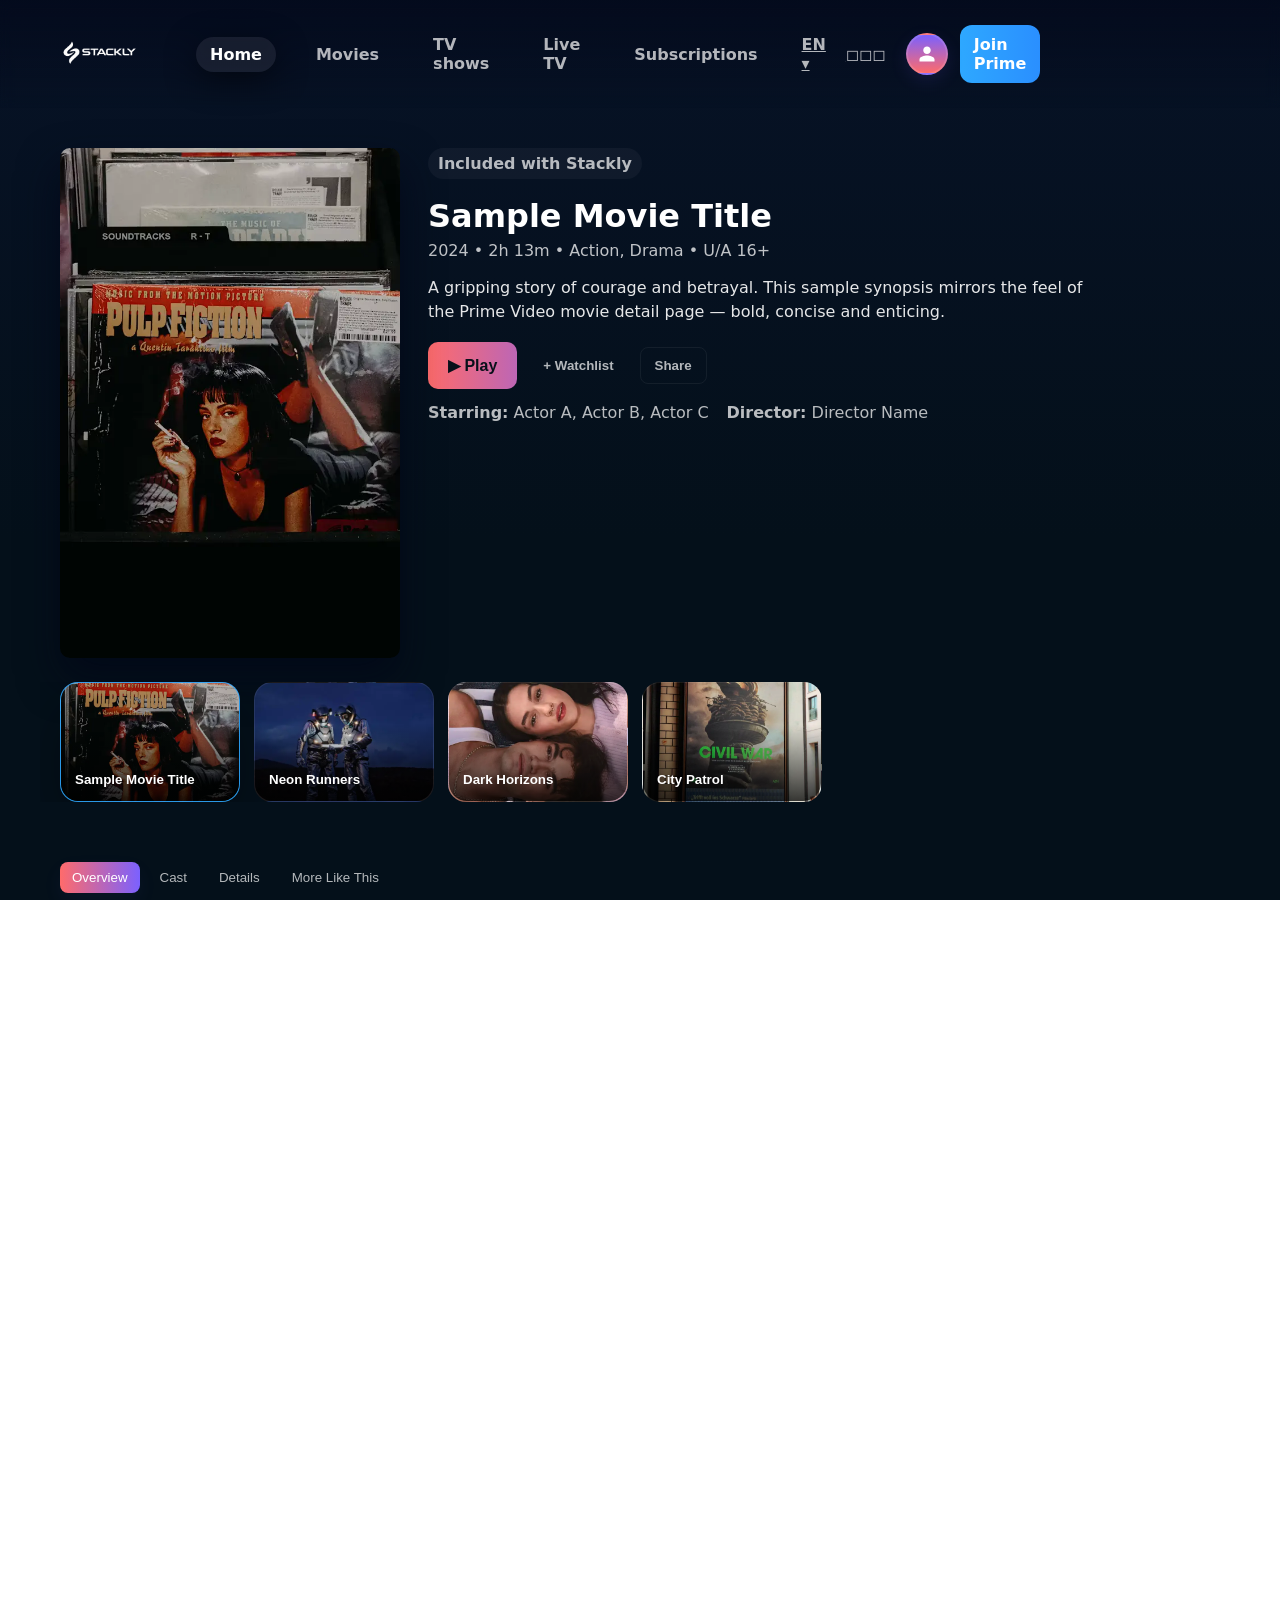
==== index.html @ 1c3f3a5e "added new ott plotform" ====
<!DOCTYPE html>
<html lang="en">
	<head>
		<meta charset="UTF-8" />
		<meta http-equiv="X-UA-Compatible" content="IE=edge" />
		<meta name="viewport" content="width=device-width, initial-scale=1.0" />
		<title>Stackly — Home</title>
		<link rel="stylesheet" href="style.css" />
	</head>
	<body>
		<header class="site-header">
			<div class="nav-inner container">
				<div class="nav-left">
					<a class="prime-logo" href="#featured">
						<img src="logo (1).webp" alt="Stackly logo" />
					</a>
					<nav class="main-nav">
						<a href="#featured" class="active">Home</a>
						<a href="#collections" data-mega="movies" class="movies-link">Movies</a>
						<a href="#genres">TV shows</a>
						<a href="404.html">Live TV</a>
						<a href="404.html">Subscriptions</a>
						<!-- Mega menu for Movies (appears on hover) -->
						<div class="mega-menu" id="mega-movies" aria-hidden="true">
							<div class="mega-inner">
								<div class="mega-col">
									<h4>GENRES</h4>
									<ul>
										<li><a href="404.html">Action and adventure</a></li>
										<li><a href="404.html">Mystery and thrillers</a></li>
										<li><a href="404.html">Romance</a></li>
										<li><a href="404.html">Science fiction</a></li>
										<li><a href="404.html">Documentary</a></li>
										<li><a href="404.html">Fantasy</a></li>
										<li><a href="404.html">Horror</a></li>
										<li><a href="404.html">Kids</a></li>
									</ul>
								</div>
								<div class="mega-col mega-right">
									<h4>FEATURED COLLECTIONS</h4>
									<ul>
										<li><a href="404.html">Home Premiere</a></li>
										<li><a href="404.html">New Releases</a></li>
										<li><a href="404.html">MX Player</a></li>
										<li><a href="404.html">Critically acclaimed</a></li>
										<li><a href="404.html">Kids</a></li>
									</ul>
								</div>
							</div>
						</div>
					</nav>
				</div>
				<div class="nav-right">
					<a class="lang" href="404.html">EN ▾</a>
					<a class="icon-btn" href="404.html" aria-label="Apps">◻◻◻</a>
					<div class="profile-menu">
						<button class="avatar" aria-label="Account" aria-haspopup="true" aria-expanded="false"></button>
						<div class="profile-dropdown" aria-hidden="true">
							<div class="profile-head">YOUR ACCOUNT</div>
							<a href="signin.html">Sign In</a>
							<a href="404.html">Help</a>
							<a href="404.html">Watch Anywhere</a>
						</div>
					</div>
					<a class="join-btn" href="404.html">Join Prime</a>
					<button class="hamburger" id="mobileMenuBtn" aria-expanded="false" aria-label="Open menu">☰</button>
				</div>
				<div class="mobile-menu-panel" id="mobileMenuPanel" aria-hidden="true">
					<div class="mobile-menu-group">
						<a href="#featured">Home</a>
						<a href="#collections">Movies</a>
						<a href="#genres">TV shows</a>
						<a href="404.html">Live TV</a>
						<a href="404.html">Subscriptions</a>
					</div>
					<div class="mobile-menu-group">
						<a href="404.html">EN ▾</a>
						<a href="404.html">Apps</a>
					</div>
					<div class="mobile-menu-group">
						<a href="signin.html">Sign In</a>
						<a href="404.html">Help</a>
						<a href="404.html">Watch Anywhere</a>
					</div>
					<a class="join-btn mobile-join" href="404.html">Join Prime</a>
				</div>
			</div>
		</header>

		<main>
			<section id="featured" class="movie-hero">
				<div class="movie-hero-inner container">
					<div class="poster" aria-hidden="true">
						<div class="poster-layer poster-current" style="background-image:url('ott1.webp')"></div>
						<div class="poster-layer poster-next"></div>
					</div>
					<div class="meta">
						<div class="badge">Included with Stackly</div>
						<h1 class="movie-title">Sample Movie Title</h1>
						<div class="submeta">2024 • 2h 13m • Action, Drama • U/A 16+</div>
						<p class="movie-desc">A gripping story of courage and betrayal. This sample synopsis mirrors the feel of the Prime Video movie detail page — bold, concise and enticing.</p>
						<div class="actions-row">
							<button class="btn primary play">▶ Play</button>
							<button class="btn">+ Watchlist</button>
							<button class="btn ghost">Share</button>
						</div>
						<div class="info-row">
							<div><strong>Starring:</strong> Actor A, Actor B, Actor C</div>
							<div><strong>Director:</strong> Director Name</div>
						</div>
					</div>
				</div>
				<div class="hero-card-row" id="heroCardRow">
					<button class="hero-card active" data-movie="0" style="background-image:url('ott1.webp')" aria-label="Sample Movie Title"><span>Sample Movie Title</span></button>
					<button class="hero-card" data-movie="1" style="background-image:url('ott3.webp')" aria-label="Neon Runners"><span>Neon Runners</span></button>
					<button class="hero-card" data-movie="2" style="background-image:url('ott7.webp')" aria-label="Dark Horizons"><span>Dark Horizons</span></button>
					<button class="hero-card" data-movie="3" style="background-image:url('ott9.webp')" aria-label="City Patrol"><span>City Patrol</span></button>
				</div>
			</section>

			<!-- movie detail tabs -->
			<section class="movie-tabs container">
				<nav class="tabs">
					<button class="tab active" data-tab="overview">Overview</button>
					<button class="tab" data-tab="cast">Cast</button>
					<button class="tab" data-tab="details">Details</button>
					<button class="tab" data-tab="more">More Like This</button>
				</nav>
				<div class="tab-panels">
					<div class="panel" id="overview">
						<p class="fade-in">An extended synopsis and highlights. This overview gives users a quick sense of tone, plot, and why they should watch.</p>
					</div>
					<div class="panel" id="cast" hidden>
						<div class="cast-list">
						<div class="cast-thumb"><img src="ott2.webp" alt="Actor"><span>Actor A</span></div>
						<div class="cast-thumb"><img src="ott3.webp" alt="Actor"><span>Actor B</span></div>
						<div class="cast-thumb"><img src="ott4.webp" alt="Actor"><span>Actor C</span></div>
						<div class="cast-thumb"><img src="ott5.webp" alt="Actor"><span>Actor D</span></div>
						</div>
					</div>
					<div class="panel" id="details" hidden>
						<ul>
							<li><strong>Language:</strong> English</li>
							<li><strong>Subtitles:</strong> English, Spanish, French</li>
							<li><strong>Genres:</strong> Action, Drama</li>
						</ul>
					</div>
					<div class="panel" id="more" hidden>
						<div class="more-grid">
						<article class="more-item" style="background-image:url('card1.webp')">
							<div class="item-overlay">
								<span class="item-label">Recommended</span>
							<h4>Dark Horizons</h4>
							<button class="item-action">▶ Play</button>
						</div>
						</article>
						<article class="more-item" style="background-image:url('card2.webp')">
							<div class="item-overlay">
								<span class="item-label">Trending</span>
							<h4>City Patrol</h4>
							<button class="item-action">▶ Play</button>
						</div>
						</article>
						<article class="more-item" style="background-image:url('card3.webp')">
							<div class="item-overlay">
								<span class="item-label">New</span>
							<h4>Solar Drift</h4>
							<button class="item-action">▶ Play</button>
						</div>
						</article>
						<article class="more-item" style="background-image:url('card4.webp')">
							<div class="item-overlay">
								<span class="item-label">Must Watch</span>
							<h4>Shadow Market</h4>
							<button class="item-action">▶ Play</button>
						</div>
						</article>
						<article class="more-item" style="background-image:url('card5.webp')">
							<div class="item-overlay">
								<span class="item-label">Exclusive</span>
							<h4>Neon Runners</h4>
							<button class="item-action">▶ Play</button>
						</div>
						</article>
						<article class="more-item" style="background-image:url('card6.webp')">
							<div class="item-overlay">
								<span class="item-label">Popular</span>
							<h4>Midnight Call</h4>
							<button class="item-action">▶ Play</button>
						</div>
						</article>
						</div>
					</div>
				</div>
			</section>

			<section id="featured" class="section featured container">
				<h2 class="section-title">Featured Collections</h2>
				<div class="carousel" data-carousel>
					<div class="carousel-track">
						<article class="card large">
							<img src="ott7.webp" alt="Epic drama" />
							<div class="card-info">
								<h3>Epic Drama</h3>
								<p class="card-meta">Adventure · award-winning · cinematic</p>
								<p>Intense stories and unforgettable emotions delivered by a star-studded cast.</p>
								<div class="card-cta"><button class="btn primary play">▶ Play</button></div>
							</div>
						</article>

						<article class="card large">
							<img src="ott9.webp" alt="Comedy picks" />
							<div class="card-info">
								<h3>Laugh Out Loud</h3>
								<p class="card-meta">Comedy · feel-good · popular</p>
								<p>Fresh stand-up specials, hilarious series, and uplifting family-friendly originals.</p>
								<div class="card-cta"><button class="btn primary play">▶ Play</button></div>
							</div>
						</article>

						<article class="card large">
							<img src="section6.webp" alt="Documentaries" />
							<div class="card-info">
								<h3>Documentaries</h3>
								<p class="card-meta">True stories · cultural · inspiring</p>
								<p>Discover unforgettable real-life journeys, science breakthroughs, and cultural epics.</p>
								<div class="card-cta"><button class="btn primary play">▶ Play</button></div>
							</div>
						</article>

						<article class="card large">
							<img src="section7.webp" alt="Thriller" />
							<div class="card-info">
								<h3>Edge of Night</h3>
								<p class="card-meta">Thriller · suspense · binge-worthy</p>
								<p>A tense, edge-of-your-seat collection of crime dramas and psychological thrillers.</p>
								<div class="card-cta"><button class="btn primary play">▶ Play</button></div>
							</div>
						</article>

						<article class="card large">
							<img src="section8.webp" alt="Comedy" />
							<div class="card-info">
								<h3>City Laughs</h3>
								<p class="card-meta">Comedy · satire · crowd-pleaser</p>
								<p>Bright, funny series and sketch shows for a perfect weekend watch.</p>
								<div class="card-cta"><button class="btn primary play">▶ Play</button></div>
							</div>
						</article>

						<article class="card large">
							<img src="section9.webp" alt="Sci-fi" />
							<div class="card-info">
								<h3>Tomorrow's World</h3>
								<p class="card-meta">Sci-fi · visionary · immersive</p>
								<p>Explore futuristic worlds, high-concept thrillers, and bold science fiction adventures.</p>
								<div class="card-cta"><button class="btn primary play">▶ Play</button></div>
							</div>
						</article>
					</div>

					<div class="carousel-nav">
						<button class="nav-prev" aria-label="Previous">‹</button>
						<button class="nav-next" aria-label="Next">›</button>
					</div>
				</div>
			</section>

			<!-- Top 10 TV shows in India -->
			<section class="section row-section container">
				<div class="row-head">
					<h3>Top 10 TV shows in India</h3>
				</div>
				<div class="row-scroller top10" data-scroller>
					<div class="tv-card" style="background-image:url('section1.webp')">
						<span class="card-number">1</span>
						<span class="card-badge">NEW SERIES</span>
						<span class="card-logo">prime</span>
						<div class="card-details">
							<h4 class="card-title">Off Campus</h4>
							<div class="card-meta">U/A 16+ · 2024 · 1 season</div>
							<p class="card-desc">Hannah tutors hockey captain Garrett to win her crush. Their fake deal becomes real as they confront pasts and rivals.</p>
							<div class="card-cta"><button class="btn primary play">▶ Play</button><button class="btn">+ Watchlist</button></div>
						</div>
					</div>
						<div class="tv-card" style="background-image:url('section2.webp')">
						<span class="card-number">2</span>
						<span class="card-badge">NEW SEASON</span>
						<span class="card-logo">prime</span>
						<div class="card-details">
							<h4 class="card-title">Spider-Noir</h4>
							<div class="card-meta">TV-MA · 2023 · 2 seasons</div>
							<p class="card-desc">A darker, grittier take on the web-slinger — crime, conscience, and city shadows collide in high-octane drama.</p>
							<div class="card-cta"><button class="btn primary play">▶ Play</button><button class="btn">+ Watchlist</button></div>
						</div>
					</div>
						<div class="tv-card" style="background-image:url('section3.webp')">
						<span class="card-number">3</span>
						<span class="card-badge">NEW EPISODE</span>
						<span class="card-logo">prime</span>
						<div class="card-details">
							<h4 class="card-title">From</h4>
							<div class="card-meta">TV-14 · 2022 · 1 season</div>
							<p class="card-desc">Mysterious arrivals transform a sleepy town — chilling tension, eerie relationships, and survival stakes.</p>
							<div class="card-cta"><button class="btn primary play">▶ Play</button><button class="btn">+ Watchlist</button></div>
						</div>
					</div>
						<div class="tv-card" style="background-image:url('section4.webp')">
						<span class="card-number">4</span>
						<span class="card-badge">TOP 10</span>
						<span class="card-logo">prime</span>
						<div class="card-details">
							<h4 class="card-title">Matka King</h4>
							<div class="card-meta">TV-MA · 2025 · 1 season</div>
							<p class="card-desc">A gritty crime saga exploring the rise and fall of a gambling kingpin and the families he entangles.</p>
							<div class="card-cta"><button class="btn primary play">▶ Play</button><button class="btn">+ Watchlist</button></div>
						</div>
					</div>
						<div class="tv-card" style="background-image:url('section5.webp')">
						<span class="card-number">5</span>
						<span class="card-badge">TRENDING</span>
						<span class="card-logo">prime</span>
						<div class="card-details">
							<h4 class="card-title">Panchayat</h4>
							<div class="card-meta">PG · 2021 · 3 seasons</div>
							<p class="card-desc">A small-town comedy-drama about an engineering graduate who becomes a panchayat secretary by chance.</p>
							<div class="card-cta"><button class="btn primary play">▶ Play</button><button class="btn">+ Watchlist</button></div>
						</div>
					</div>
				</div>
			</section>

			<!-- Recently added TV -->
			<section class="section row-section container">
				<div class="row-head">
					<h3>Recently added TV</h3>
					<button class="btn ghost small">See more</button>
				</div>
				<div class="row-scroller" data-scroller>
					<div class="tv-card" style="background-image:url('section6.webp')">
						<span class="card-badge">TOP 10</span>
						<span class="card-logo">prime</span>
						<div class="card-details">
							<h4 class="card-title">The Boys</h4>
							<div class="card-meta">TV-MA · 2019 · 4 seasons</div>
							<p class="card-desc">A cops-and-vigilantes story where superheroes abuse power and a group of vigilantes fight back.</p>
							<div class="card-cta"><button class="btn primary play">▶ Play</button><button class="btn">+ Watchlist</button></div>
						</div>
					</div>
						<div class="tv-card" style="background-image:url('section7.webp')">
						<span class="card-badge">TRENDING</span>
						<span class="card-logo">prime</span>
						<div class="card-details">
							<h4 class="card-title">Spider-Noir</h4>
							<div class="card-meta">TV-MA · 2023 · 2 seasons</div>
							<p class="card-desc">A darker, grittier take on the web-slinger — crime, conscience, and city shadows collide in high-octane drama.</p>
							<div class="card-cta"><button class="btn primary play">▶ Play</button><button class="btn">+ Watchlist</button></div>
						</div>
					</div>
						<div class="tv-card" style="background-image:url('section8.webp')">
						<span class="card-badge">NEW SERIES</span>
						<span class="card-logo">prime</span>
						<div class="card-details">
							<h4 class="card-title">Exam</h4>
							<div class="card-meta">TV-14 · 2026 · 1 season</div>
							<p class="card-desc">Campus thriller following brilliant students forced into a high-stakes game of secrets and survival.</p>
							<div class="card-cta"><button class="btn primary play">▶ Play</button><button class="btn">+ Watchlist</button></div>
						</div>
					</div>
						<div class="tv-card" style="background-image:url('section9.webp')">
						<span class="card-badge">NEW SEASON</span>
						<span class="card-logo">prime</span>
						<div class="card-details">
							<h4 class="card-title">Citadel</h4>
							<div class="card-meta">TV-14 · 2023 · 2 seasons</div>
							<p class="card-desc">A globe-trotting spy thriller with high-stakes action and a conspiracy that spans nations.</p>
							<div class="card-cta"><button class="btn primary play">▶ Play</button><button class="btn">+ Watchlist</button></div>
						</div>
					</div>
					<div class="tv-card" style="background-image:url('card7.webp')">
						<span class="card-badge">TRENDING</span>
						<span class="card-logo">prime</span>
						<div class="card-details">
							<h4 class="card-title">Lukkhe</h4>
							<div class="card-meta">TV-MA · 2026 · 1 season</div>
							<p class="card-desc">A raw story of drugs, gang wars and family loyalty — power struggles threaten everything.</p>
							<div class="card-cta"><button class="btn primary play">▶ Play</button><button class="btn">+ Watchlist</button></div>
						</div>
					</div>
				</div>
			</section>

			<!-- Drama TV -->
			<section class="section row-section container">
				<div class="row-head">
					<h3>Drama TV</h3>
					<button class="btn ghost small">See more</button>
				</div>
				<div class="row-scroller" data-scroller>
						<div class="tv-card" style="background-image:url('section10.webp')">
						<span class="card-badge">NEW EPISODE</span>
						<span class="card-logo">prime</span>
						<div class="card-details">
							<h4 class="card-title">The Last Stand</h4>
							<div class="card-meta">TV-14 · 2024 · 2 seasons</div>
							<p class="card-desc">A retired detective is pulled back into the fray when a cold case resurfaces.</p>
							<div class="card-cta"><button class="btn primary play">▶ Play</button><button class="btn">+ Watchlist</button></div>
						</div>
					</div>
					<div class="tv-card" style="background-image:url('section9.webp')">
						<span class="card-badge">TOP 10</span>
						<span class="card-logo">prime</span>
						<div class="card-details">
							<h4 class="card-title">Broken City</h4>
							<div class="card-meta">TV-MA · 2022 · 3 seasons</div>
							<p class="card-desc">Corruption and redemption collide in a city where everyone has something to hide.</p>
							<div class="card-cta"><button class="btn primary play">▶ Play</button><button class="btn">+ Watchlist</button></div>
						</div>
					</div>
					<div class="tv-card" style="background-image:url('section8.webp')">
						<span class="card-badge">NEW SEASON</span>
						<span class="card-logo">prime</span>
						<div class="card-details">
							<h4 class="card-title">Family Ties</h4>
							<div class="card-meta">PG · 2023 · 4 seasons</div>
							<p class="card-desc">A multigenerational family navigates love, loss and loyalty in changing times.</p>
							<div class="card-cta"><button class="btn primary play">▶ Play</button><button class="btn">+ Watchlist</button></div>
						</div>
					</div>
					<div class="tv-card" style="background-image:url('section7.webp')">
						<span class="card-badge">TRENDING</span>
						<span class="card-logo">prime</span>
						<div class="card-details">
							<h4 class="card-title">City of Ash</h4>
							<div class="card-meta">TV-14 · 2025 · 1 season</div>
							<p class="card-desc">A gripping crime saga that follows a city's descent into chaos and the people who survive it.</p>
							<div class="card-cta"><button class="btn primary play">▶ Play</button><button class="btn">+ Watchlist</button></div>
						</div>
					</div>
					<div class="tv-card" style="background-image:url('section6.webp')">
						<span class="card-badge">NEW SERIES</span>
						<span class="card-logo">prime</span>
						<div class="card-details">
							<h4 class="card-title">Hidden Paths</h4>
							<div class="card-meta">TV-MA · 2026 · 1 season</div>
							<p class="card-desc">Strangers' lives intersect in unexpected ways in this character-driven drama.</p>
							<div class="card-cta"><button class="btn primary play">▶ Play</button><button class="btn">+ Watchlist</button></div>
						</div>
					</div>
				</div>
			</section>
			<section id="collections" class="section collections">
				<h2 class="section-title container">Collections You’ll Love</h2>
				<div class="rows container">
					<div class="row" data-row>
						<h3 class="row-title">Top picks for you</h3>
						<div class="thumbnails">
							<div class="thumb" style="background-image:url('section8.webp')">
								<div class="thumb-overlay">
									<div>
										<h4 class="thumb-title">Neon Nights</h4>
									</div>
									<button class="thumb-action">▶ Play</button>
								</div>
							</div>
							<div class="thumb" style="background-image:url('section6.webp')">
								<div class="thumb-overlay">
									<div>
										<h4 class="thumb-title">Skyline Run</h4>
									</div>
									<button class="thumb-action">▶ Play</button>
								</div>
							</div>
							<div class="thumb" style="background-image:url('section7.webp')">
								<div class="thumb-overlay">
									<div>
										<h4 class="thumb-title">Hidden Truths</h4>
									</div>
									<button class="thumb-action">▶ Play</button>
								</div>
							</div>
						<div class="thumb" style="background-image:url('section5.webp')">
								<div class="thumb-overlay">
									<div>
										<h4 class="thumb-title">Pulse</h4>
									</div>
									<button class="thumb-action">▶ Play</button>
								</div>
							</div>
							<div class="thumb" style="background-image:url('section9.webp')">
								<div class="thumb-overlay">
									<div>
										<h4 class="thumb-title">Wild Heart</h4>
									</div>
									<button class="thumb-action">▶ Play</button>
								</div>
							</div>
							<div class="thumb" style="background-image:url('section10.webp')">
								<div class="thumb-overlay">
									<div>
										<h4 class="thumb-title">Rise Up</h4>
									</div>
									<button class="thumb-action">▶ Play</button>
								</div>
							</div>
						</div>
					</div>

					<div class="row" data-row>
						<h3 class="row-title">New and Noteworthy</h3>
						<div class="thumbnails">
							<div class="thumb" style="background-image:url('section4.webp')">
								<div class="thumb-overlay">
									<div>
										<h4 class="thumb-title">Electric Age</h4>
									</div>
									<button class="thumb-action">▶ Play</button>
								</div>
							</div>
							<div class="thumb" style="background-image:url('section5.webp')">
								<div class="thumb-overlay">
									<div>
										<h4 class="thumb-title">Night Watch</h4>
									</div>
									<button class="thumb-action">▶ Play</button>
								</div>
							</div>
						<div class="thumb" style="background-image:url('section1.webp')">
								<div class="thumb-overlay">
									<div>
										<h4 class="thumb-title">Breaking Point</h4>
									</div>
									<button class="thumb-action">▶ Play</button>
								</div>
							</div>
						<div class="thumb" style="background-image:url('section2.webp')">
								<div class="thumb-overlay">
									<div>
										<h4 class="thumb-title">Afterglow</h4>
									</div>
									<button class="thumb-action">▶ Play</button>
								</div>
							</div>
						<div class="thumb" style="background-image:url('section3.webp')">
								<div class="thumb-overlay">
									<div>
										<h4 class="thumb-title">Broken Hour</h4>
									</div>
									<button class="thumb-action">▶ Play</button>
								</div>
							</div>
						</div>
					</div>
				</div>
			</section>

			<section id="genres" class="section genres container">
				<h2 class="section-title">Explore by Genre</h2>
				<div class="genre-grid">
					<a class="genre" href="#">Action</a>
					<a class="genre" href="#">Romance</a>
					<a class="genre" href="#">Sci-fi</a>
					<a class="genre" href="#">Horror</a>
					<a class="genre" href="#">Family</a>
					<a class="genre" href="#">Kids</a>
				</div>
			</section>

			<section id="new" class="section spotlight">
				<div class="container spotlight-inner">
					<div class="spot-media"></div>
					<div class="spot-text">
                        <span class="spot-tag">Prime Originals</span>
						<h2>Originals to binge</h2>
						<p>Exclusive Originals with new seasons dropping every month. Stream in beautiful HDR with curated stories for every mood.</p>
                        <div class="spot-highlights">
                            <div>New episodes weekly</div>
                            <div>4K HDR streaming</div>
                            <div>Family-friendly picks</div>
                        </div>
						<div class="cta-row">
							<button class="btn primary play">▶ Play</button>
                            <button class="btn">+ Watchlist</button>
							<a class="muted" href="#">See full list</a>
						</div>
					</div>
				</div>
		</section>

		<section class="section container more-like">
			<h2 class="section-title">More Like This</h2>
			<div class="more-grid big-grid">
				<div class="more-item" style="background-image:url('section1.webp')">
					<div class="item-overlay">
						<div>
							<div class="item-label">Recommended</div>
							<h4 class="item-title">Shadow Run</h4>
						</div>
						<button class="item-action">▶ Play</button>
					</div>
				</div>
				<div class="more-item" style="background-image:url('section2.webp')">
					<div class="item-overlay">
						<div>
							<div class="item-label">Trending</div>
							<h4 class="item-title">Midnight Chase</h4>
						</div>
						<button class="item-action">▶ Play</button>
					</div>
				</div>
				<div class="more-item" style="background-image:url('section3.webp')">
					<div class="item-overlay">
						<div>
							<div class="item-label">New Release</div>
							<h4 class="item-title">City of Lies</h4>
						</div>
						<button class="item-action">▶ Play</button>
					</div>
				</div>
				<div class="more-item" style="background-image:url('section4.webp')">
					<div class="item-overlay">
						<div>
							<div class="item-label">Just Added</div>
							<h4 class="item-title">The Final Act</h4>
						</div>
						<button class="item-action">▶ Play</button>
					</div>
				</div>
			</div>
		</section>

	</main>

	<footer class="site-footer">
		<div class="container footer-grid">
			<div class="footer-col about">
				<div class="footer-logo">
						<span class="footer-logo-text">Stackly <strong>Movie</strong></span>
					</div>
					<h4>About Stackly</h4>
					<p>Stackly is your home for movies and series — curated picks, Originals and recommendations for every mood.</p>
				</div>
				<div class="footer-col explore">
					<h4>Explore</h4>
					<ul>
						<li><a href="#">Home</a></li>
						<li><a href="#">Movies</a></li>
						<li><a href="#">Series</a></li>
						<li><a href="#">Kids</a></li>
					</ul>
				</div>
				<div class="footer-col support">
					<h4>Support</h4>
					<ul>
						<li><a href="404.html">Help Center</a></li>
						<li><a href="404.html">Contact Us</a></li>
						<li><a href="404.html">Accessibility</a></li>
					</ul>
				</div>
				<div class="footer-col legal">
					<h4>Legal</h4>
					<ul>
						<li><a href="404.html">Terms of Use</a></li>
						<li><a href="404.html">Privacy</a></li>
						<li><a href="404.html">Cookies</a></li>
					</ul>
				</div>
				<div class="footer-col newsletter">
					<h4>Stay in the loop</h4>
					<form id="newsletter-form">
						<input id="newsletter-email" type="email" placeholder="Your email address" required />
						<button class="btn primary" type="submit">Subscribe</button>
					</form>
					<div class="socials">
						<a href="404.html" class="social" aria-label="Twitter">Twitter</a>
						<a href="404.html" class="social" aria-label="Instagram">Instagram</a>
						<a href="404.html" class="social" aria-label="Facebook">Facebook</a>
					</div>
				</div>
			</div>
			<div class="container footer-bottom">
				<div>© 2026 Stackly — All rights reserved</div>
				<nav class="footer-nav">
					<a href="404.html">Privacy</a>
					<a href="404.html">Terms</a>
					<a href="404.html">Site map</a>
				</nav>
			</div>
			<button id="back-to-top" aria-label="Back to top">↑</button>
		</footer>

		<div class="auth-modal" id="auth-modal" aria-hidden="true">
			<video class="auth-video-bg" autoplay muted loop playsinline>
				<source src="https://interactive-examples.mdn.mozilla.net/media/cc0-videos/flower.mp4" type="video/mp4" />
			</video>
			<div class="auth-overlay"></div>
			<div class="auth-panel">
				<button class="close" aria-label="Close sign in">✕</button>
				<div class="auth-brand">
					<span class="auth-logo">Stackly</span>
					<p>Sign in to continue watching your favorite titles.</p>
				</div>
				<form id="auth-form">
					<label for="auth-email">Email address</label>
					<input id="auth-email" type="email" placeholder="you@example.com" required />
					<label for="auth-pass">Password</label>
					<input id="auth-pass" type="password" placeholder="Enter password" required />
					<div class="auth-actions">
						<button class="btn primary" type="submit">Sign In</button>
						<button class="btn ghost" type="button" id="auth-cancel">Cancel</button>
					</div>
					<div class="auth-meta">
						<p>Secure login with stacked encrypted access.</p>
						<a href="#">Need help?</a>
					</div>
					<div class="auth-socials">
						<button class="btn ghost">Continue with Google</button>
						<button class="btn ghost">Continue with Apple</button>
					</div>
				</form>
			</div>
		</div>

		<script src="script.js"></script>
	</body>
</html>
---- style.css ----
:root{
	--bg:#071226;
	--card:#0f2740;
	--accent:#ff6b6b;
	--accent-2:#7b61ff;
	--muted:rgba(255,255,255,0.7);
	--glass:rgba(255,255,255,0.04);
	--container:1200px;
	--radius:12px;
}
*{box-sizing:border-box}
html,body{height:100%;overflow-x:hidden;scroll-behavior:smooth}
body{
	margin:0;
	font-family:Inter, ui-sans-serif, system-ui, -apple-system, 'Segoe UI', Roboto, 'Helvetica Neue', Arial;
	background:linear-gradient(180deg,var(--bg),#04101a 60%);
	color:#fff;
	-webkit-font-smoothing:antialiased;
}
.container{max-width:var(--container);margin:0 auto;padding:0 20px}
.site-header{backdrop-filter:blur(6px);position:sticky;top:0;z-index:40;background:linear-gradient(180deg,rgba(2,6,23,0.6),transparent)}
.nav-inner{display:flex;align-items:center;gap:20px;justify-content:space-between;padding:14px 0}
.brand{font-weight:700;color:var(--accent-2);font-size:20px;text-decoration:none;transition:transform .22s cubic-bezier(.2,.9,.2,1),text-shadow .22s ease}
.brand:hover{transform:translateY(-3px) scale(1.03);text-shadow:0 10px 30px rgba(123,97,255,0.14)}
.main-nav a{color:var(--muted);text-decoration:none;margin:0 10px;font-weight:600;position:relative;padding:6px 4px;transition:color .18s ease,transform .18s ease}
.main-nav a::after{content:'';position:absolute;left:8px;right:8px;bottom:-6px;height:3px;background:linear-gradient(90deg,var(--accent),var(--accent-2));border-radius:6px;transform:scaleX(0);transform-origin:left center;transition:transform .22s cubic-bezier(.2,.9,.2,1),opacity .22s ease;opacity:0}
.main-nav a:hover{color:#fff;transform:translateY(-3px)}
.main-nav a:hover::after{transform:scaleX(1);opacity:1}
.search-wrap{flex:1;max-width:520px;margin:0 16px}
.search{width:100%;padding:10px 12px;border-radius:10px;border:1px solid rgba(255,255,255,0.06);background:rgba(255,255,255,0.02);color:#fff;transition:box-shadow .18s ease,transform .18s ease}
.search:focus{outline:none;box-shadow:0 8px 30px rgba(123,97,255,0.12);transform:translateY(-2px)}
.profile-menu{position:relative}
.avatar{width:42px;height:42px;display:flex;align-items:center;justify-content:center;border-radius:50%;background:linear-gradient(180deg,var(--accent-2),var(--accent));box-shadow:0 6px 18px rgba(123,97,255,0.12);transition:transform .22s ease,box-shadow .22s ease,border .22s ease;border:2px solid rgba(255,255,255,0.12);cursor:pointer}
.avatar::before{content:'';width:18px;height:18px;background:url("data:image/svg+xml,%3Csvg xmlns='http://www.w3.org/2000/svg' viewBox='0 0 24 24'%3E%3Cpath fill='%23ffffff' d='M12 12c2.7 0 5-2.3 5-5s-2.3-5-5-5-5 2.3-5 5 2.3 5 5 5zm0 2c-3.3 0-10 1.7-10 5v3h20v-3c0-3.3-6.7-5-10-5z'/%3E%3C/svg%3E") center / contain no-repeat;display:block;}
.avatar:hover{transform:translateY(-4px) scale(1.06);box-shadow:0 18px 50px rgba(123,97,255,0.18);border-color:rgba(255,255,255,0.22)}
.profile-dropdown{position:absolute;right:0;top:calc(100% + 10px);min-width:220px;padding:10px 0;background:rgba(2,6,23,0.96);backdrop-filter:blur(18px);border:1px solid rgba(255,255,255,0.09);border-radius:18px;box-shadow:0 24px 60px rgba(0,0,0,0.35);opacity:0;visibility:hidden;transform:translateY(10px);transition:opacity .18s ease,transform .18s ease,visibility .18s ease}
.profile-menu:hover .profile-dropdown,
.profile-menu:focus-within .profile-dropdown{opacity:1;visibility:visible;transform:translateY(0)}
.profile-dropdown::before{content:'';position:absolute;top:-8px;right:18px;width:14px;height:14px;background:rgba(2,6,23,0.96);transform:rotate(45deg);border-left:1px solid rgba(255,255,255,0.06);border-top:1px solid rgba(255,255,255,0.06)}
.profile-head{font-size:11px;letter-spacing:.18em;text-transform:uppercase;color:rgba(255,255,255,0.65);padding:12px 16px 8px}
.profile-dropdown a{display:block;padding:12px 16px;color:#fff;text-decoration:none;font-size:14px;font-weight:700;transition:background .18s ease}
.profile-dropdown a:hover{background:rgba(255,255,255,0.08)}
.actions{display:flex;gap:10px}
.btn{border:0;padding:10px 14px;border-radius:8px;background:transparent;color:var(--muted);cursor:pointer;font-weight:700;transition:transform .18s cubic-bezier(.2,.9,.2,1),box-shadow .18s ease}
.btn:hover{transform:translateY(-4px);box-shadow:0 14px 40px rgba(2,6,23,0.45)}
.btn.primary{background:linear-gradient(90deg,var(--accent),var(--accent-2));color:#08101a}
.btn.ghost{border:1px solid rgba(255,255,255,0.06)}

.hero{position:relative;min-height:64vh;display:flex;align-items:center}
.hero-bg{position:absolute;inset:0;background-image:linear-gradient(120deg, rgba(123,97,255,0.18), rgba(255,107,107,0.12)),url('ott8.webp');background-size:cover;background-position:center;filter:blur(4px) saturate(90%);transform:scale(1.06);opacity:0.95;border-bottom-left-radius:60px}
.hero-content{position:relative;z-index:2;padding:80px 0;color:#fff}

/* movie detail hero */
.movie-hero{padding:40px 0}
.movie-hero-inner{display:flex;gap:28px;align-items:flex-start}
.hero-card-row{display:flex;gap:14px;margin:24px auto 0;max-width:1200px;overflow-x:auto;padding:0 20px;scrollbar-width:none;opacity:0;transform:translateY(18px);transition:opacity .6s cubic-bezier(.2,.9,.2,1),transform .6s cubic-bezier(.2,.9,.2,1)}
.hero-card-row::-webkit-scrollbar{display:none}
.hero-card{position:relative;min-width:180px;height:120px;border-radius:18px;background-size:cover;background-position:center;border:1px solid rgba(255,255,255,0.08);color:#fff;cursor:pointer;display:flex;align-items:flex-end;padding:14px;font-weight:800;transition:transform .22s ease,box-shadow .22s ease,border-color .18s ease,opacity .6s cubic-bezier(.2,.9,.2,1),transform .6s cubic-bezier(.2,.9,.2,1);opacity:0;transform:translateY(18px);overflow:hidden}
.hero-card::before{content:'';position:absolute;inset:0;background:linear-gradient(180deg,transparent 35%,rgba(0,0,0,0.75) 100%);border-radius:inherit}
.hero-card span{position:relative;z-index:1;}
.hero-card:hover{transform:translateY(-2px);border-color:rgba(255,255,255,0.22)}
.hero-card.active{box-shadow:0 24px 60px rgba(0,0,0,0.32);border-color:rgba(46,168,255,0.9)}
.poster{position:relative;width:340px;height:510px;border-radius:10px;flex:0 0 340px;box-shadow:0 20px 40px rgba(2,6,23,0.7);overflow:hidden}
.poster-layer{position:absolute;inset:0;background-size:cover;background-position:center;transition:opacity .45s ease,transform .45s ease;opacity:1}
.poster-layer.poster-next{opacity:0}
.poster-layer.fade-in{opacity:1}
.poster-layer.fade-out{opacity:0;transform:scale(0.98)}
.meta{flex:1;color:var(--muted);opacity:0;transform:translateY(18px);transition:opacity .45s ease,transform .45s ease}
.meta.fade-out{opacity:0;transform:translateY(18px)}
.badge{display:inline-block;padding:6px 10px;background:var(--glass);border-radius:999px;color:var(--muted);font-weight:700;margin-bottom:12px}
.movie-title{color:#fff;font-size:32px;margin:6px 0}
.submeta{color:rgba(255,255,255,0.75);margin-bottom:12px}
.movie-desc{max-width:680px;color:rgba(255,255,255,0.9);line-height:1.5}
.actions-row{margin-top:18px;display:flex;gap:12px;align-items:center}
.btn.play{padding:14px 20px;font-size:16px;border-radius:10px}
.info-row{margin-top:14px;color:rgba(255,255,255,0.72);display:flex;gap:18px;flex-wrap:wrap}

/* sticky header condensed state */
.site-header.condensed{background:linear-gradient(180deg,rgba(2,6,23,0.9),rgba(2,6,23,0.6));box-shadow:0 6px 18px rgba(0,0,0,0.5)}

@media (max-width:900px){
	.movie-hero-inner{flex-direction:column;align-items:flex-start}
	.poster{width:100%;height:420px}
	.meta{width:100%}
	.movie-hero{padding:20px 0 40px 0}
}

/* Prime-style navbar tweaks */
.nav-left{display:flex;align-items:center;gap:20px}
.prime-logo{display:inline-flex;align-items:center;text-decoration:none;padding-right:6px}
.prime-logo img{height:80px;max-width:220px;width:auto;display:block}
.main-nav{display:flex;align-items:center;gap:6px;position:relative;z-index:50}
.main-nav a{padding:8px 14px;border-radius:999px;background:transparent;color:var(--muted);font-weight:700;position:relative}
.main-nav a.active{background:rgba(255,255,255,0.08);color:#fff;box-shadow:0 8px 30px rgba(0,0,0,0.5);backdrop-filter:blur(6px)}
.nav-right{display:flex;align-items:center;gap:12px}
.footer-logo img{height:40px;width:auto;display:block;margin-bottom:14px}
.footer-logo-text{display:block;font-size:1.5rem;font-weight:900;line-height:1.1;margin-bottom:14px;background:linear-gradient(90deg,var(--accent),var(--accent-2));-webkit-background-clip:text;color:transparent;text-shadow:0 1px 2px rgba(0,0,0,0.25)}
.footer-logo-text strong{font-weight:900;color:#fff;-webkit-text-fill-color:#fff;text-shadow:none}
.icon-btn{background:transparent;border:0;color:var(--muted);font-size:16px;padding:8px;border-radius:8px;cursor:pointer}
.icon-btn:hover{background:rgba(255,255,255,0.03)}
.lang{color:var(--muted);font-weight:700}
.join-btn{background:linear-gradient(90deg,#2ea8ff,#2a8fff);color:#fff;padding:10px 14px;border-radius:12px;font-weight:800;text-decoration:none}
.join-btn:hover{filter:brightness(1.03);transform:translateY(-2px)}

.hamburger{display:none;background:rgba(255,255,255,0.06);border:0;color:#fff;font-size:28px;padding:10px 12px;border-radius:12px;cursor:pointer;align-items:center;justify-content:center;transition:background .18s ease,transform .18s ease}
.hamburger:hover{background:rgba(255,255,255,0.12)}
.mobile-menu-panel{display:flex;flex-direction:column;gap:14px;padding:18px 20px;background:rgba(3,12,28,0.98);border-top:1px solid rgba(255,255,255,0.08);box-shadow:0 18px 40px rgba(0,0,0,0.25);width:100%;max-height:0;overflow:hidden;visibility:hidden;opacity:0;transform:translateY(-14px);pointer-events:none;transition:opacity .28s ease,transform .28s ease,max-height .28s ease,visibility .28s ease;will-change:opacity,transform,max-height;}
.mobile-menu-panel.open{display:flex;visibility:visible;opacity:1;transform:translateY(0);pointer-events:auto;max-height:calc(100vh - 90px);overflow-y:auto;-webkit-overflow-scrolling:touch;}
.mobile-menu-group{display:flex;flex-direction:column;gap:10px}
.mobile-menu-group a{display:block;padding:12px 14px;border-radius:12px;color:#fff;text-decoration:none;font-weight:700;background:rgba(255,255,255,0.03);transition:background .18s ease}
.mobile-menu-group a:hover{background:rgba(255,255,255,0.08)}
.mobile-join{width:100%;text-align:center}

@media (max-width:900px){
	.nav-inner{gap:8px;align-items:flex-start;flex-wrap:wrap;justify-content:space-between}
	.nav-left{flex:0 1 auto;justify-content:flex-start;min-width:0}
	.main-nav{display:none}
	.nav-right{flex:0 0 auto;justify-content:flex-end;align-items:center;gap:8px;flex-wrap:nowrap;min-width:0}
	.nav-right > .lang,
	.nav-right > .icon-btn,
	.nav-right > .profile-menu,
	.nav-right > .join-btn {display:none}
	.hamburger{display:inline-flex !important}
	.mobile-menu-panel{order:1;flex:1 1 100%;width:100%;margin-top:12px;z-index:45}
	.mobile-menu-panel.open{display:flex}
	.carousel-track .card{min-width:88%;flex-basis:88%}
	.card.large img{height:260px}
	.thumb{width:120px;height:180px}
	.spotlight-inner{flex-direction:column}
	.spot-media{flex:none;width:100%;height:240px;margin-bottom:20px;min-width:100%;background-color:rgba(123,97,255,0.25) !important;opacity:0.85}
	.spot-text{flex:none;width:100%}
	.more-grid.big-grid{grid-template-columns:repeat(2,1fr);max-width:100%;gap:16px}
}

@media (max-width:520px){
  .prime-logo img{height:60px;max-width:160px}
  .nav-right{justify-content:flex-end;gap:8px}
  .hamburger{font-size:24px;padding:8px;min-width:48px;min-height:48px}
}

/* modal for demo play */
.video-modal{position:fixed;inset:0;background:rgba(0,0,0,0.75);display:flex;align-items:center;justify-content:center;z-index:80;opacity:0;pointer-events:none;transition:opacity .18s ease}
.video-modal.open{opacity:1;pointer-events:auto}
.video-wrap{background:#071226;padding:18px;border-radius:10px;max-width:900px;width:92%;box-shadow:0 30px 80px rgba(2,6,23,0.8);position:relative}
.video-wrap .close{position:absolute;right:10px;top:10px;background:transparent;border:0;color:#fff;font-size:18px;cursor:pointer}
.video-placeholder{height:420px;border-radius:8px;background:linear-gradient(90deg,#111 0%,#222 50%,#111 100%);display:flex;align-items:center;justify-content:center;color:#fff;font-size:22px}

.poster{transition:transform .4s ease}
@media (prefers-reduced-motion:reduce){.poster,.card.large img{transition:none}}

/* auth modal */
.auth-modal{position:fixed;inset:0;background:rgba(2,6,23,0.7);display:flex;align-items:center;justify-content:center;z-index:100;opacity:0;pointer-events:none;transition:opacity .18s ease}
.auth-modal.open{opacity:1;pointer-events:auto}
.auth-modal{position:fixed;inset:0;background:rgba(2,6,23,0.75);display:flex;align-items:center;justify-content:center;z-index:100;opacity:0;pointer-events:none;transition:opacity .25s ease}
.auth-modal.open{opacity:1;pointer-events:auto}
.auth-video-bg{position:absolute;inset:0;object-fit:cover;width:100%;height:100%;opacity:.45;filter:brightness(.35) contrast(1.1) saturate(1.2)}
.auth-overlay{position:absolute;inset:0;background:radial-gradient(circle at top, rgba(123,97,255,0.18), transparent 30%),linear-gradient(180deg,rgba(0,0,0,0.22),rgba(0,0,0,0.8));}
.auth-panel{position:relative;background:rgba(6,15,32,0.9);padding:28px;border-radius:22px;max-width:460px;width:92%;box-shadow:0 40px 120px rgba(0,0,0,0.55);color:var(--muted);overflow:hidden;backdrop-filter:blur(12px);transform:translateY(24px) scale(.96);opacity:0;transition:transform .4s ease,opacity .4s ease}
.auth-modal.open .auth-panel{transform:translateY(0) scale(1);opacity:1}
.auth-panel::before{content:'';position:absolute;inset:-20px;background:radial-gradient(circle at top left,rgba(123,97,255,0.25),transparent 25%);pointer-events:none}
.auth-panel::after{content:'';position:absolute;inset:-20px;background:radial-gradient(circle at bottom right,rgba(255,107,107,0.22),transparent 20%);pointer-events:none}
.auth-panel h3{color:#fff;margin:0 0 14px;font-size:1.75rem;letter-spacing:.03em}
.auth-page{min-height:100vh;background:linear-gradient(180deg,rgba(7,18,38,0.96),#04101a 65%);color:#fff}
.auth-header{background:linear-gradient(180deg,rgba(2,6,23,0.9),rgba(2,6,23,0.55));border-bottom:1px solid rgba(255,255,255,0.06)}
.auth-page-main{display:flex;align-items:center;justify-content:center;min-height:calc(100vh - 72px);padding:60px 0}
.auth-card{width:100%;max-width:420px;padding:36px 32px;border-radius:24px;background:rgba(6,15,32,0.9);box-shadow:0 30px 90px rgba(0,0,0,0.45);border:1px solid rgba(255,255,255,0.08)}
.auth-brand{font-size:12px;letter-spacing:.22em;text-transform:uppercase;color:rgba(255,255,255,0.65);margin-bottom:18px}
.auth-card h1{margin:0 0 12px;font-size:2rem;color:#fff}
.auth-subtitle{margin:0 0 26px;color:rgba(255,255,255,0.75);line-height:1.65}
.auth-form{display:grid;gap:18px}
.auth-form label{display:block;font-size:14px;color:rgba(255,255,255,0.82);font-weight:600}
.auth-form input{width:100%;margin-top:8px;padding:14px 16px;border-radius:14px;border:1px solid rgba(255,255,255,0.1);background:rgba(255,255,255,0.04);color:#fff;font-size:15px;transition:border-color .2s ease,box-shadow .2s ease}
.auth-form input:focus{outline:none;border-color:rgba(123,97,255,0.7);box-shadow:0 0 0 4px rgba(123,97,255,0.08)}
.auth-footer{display:flex;justify-content:space-between;gap:12px;margin-top:18px;font-size:13px}
.auth-footer a{color:rgba(255,255,255,0.85);text-decoration:none;transition:color .2s ease}
.auth-footer a:hover{color:#fff}
.auth-panel label{display:block;font-size:13px;margin-top:16px;color:rgba(255,255,255,0.72)}
.auth-panel input[type="email"],.auth-panel input[type="password"]{width:100%;padding:14px 14px;border-radius:14px;border:1px solid rgba(255,255,255,0.09);background:rgba(255,255,255,0.05);color:#fff;margin-top:8px;transition:border-color .25s ease,box-shadow .25s ease}
.auth-panel input[type="email"]:focus,.auth-panel input[type="password"]:focus{border-color:rgba(123,97,255,0.8);box-shadow:0 0 0 4px rgba(123,97,255,0.1);outline:none}
.auth-actions{display:flex;gap:12px;margin-top:22px;align-items:center;flex-wrap:wrap}
.auth-actions .btn{flex:1;min-width:120px}
.auth-meta{margin-top:16px;color:rgba(255,255,255,0.65);font-size:13px;display:flex;justify-content:space-between;align-items:center;gap:10px}
.auth-meta a{color:var(--accent-2);text-decoration:none}
.auth-socials{display:grid;grid-template-columns:1fr 1fr;gap:12px;margin-top:16px}
.auth-socials .btn{padding:12px 14px;border-radius:14px;background:rgba(255,255,255,0.06);color:#fff}
.auth-socials .btn:hover{background:rgba(255,255,255,0.1)}
.auth-brand{margin-bottom:12px}
.auth-logo{font-size:1.35rem;font-weight:800;color:#fff;letter-spacing:.06em}
.auth-panel .close{position:absolute;right:18px;top:18px;background:rgba(255,255,255,0.06);border:0;color:#fff;font-size:18px;width:38px;height:38px;border-radius:50%;cursor:pointer;transition:transform .2s ease,background .2s ease}
.auth-panel .close:hover{transform:scale(1.05);background:rgba(255,255,255,0.12)}
.auth-video-bg, .auth-overlay{transition:opacity .4s ease,transform .4s ease}
.auth-modal.open .auth-video-bg{opacity:.55}
.auth-modal.open .auth-overlay{opacity:1}
@keyframes pulseGlow{0%{box-shadow:0 0 0 0 rgba(123,97,255,0.18)}50%{box-shadow:0 0 0 18px rgba(123,97,255,0.03)}100%{box-shadow:0 0 0 0 rgba(123,97,255,0.18)}}
.auth-panel{animation:pulseGlow 10s ease-in-out infinite alternate-reverse}
.eyebrow{display:inline-block;padding:6px 10px;background:var(--glass);border-radius:999px;color:var(--muted);font-weight:700}
.title{font-size:clamp(28px,5vw,48px);margin:18px 0}
.lead{max-width:650px;color:rgba(255,255,255,0.9);font-size:16px}
.hero-cta{margin-top:18px;display:flex;align-items:center;gap:14px}
.learn-more{color:rgba(255,255,255,0.85);text-decoration:underline}

.section{padding:60px 0;scroll-margin-top:100px}
.section-title{font-size:20px;margin-bottom:18px;color:var(--muted)}

/* rows */
.row-section .row-head{display:flex;align-items:center;justify-content:space-between;margin-bottom:12px}
.row-scroller{display:flex;gap:12px;overflow:auto;padding-bottom:8px;scrollbar-width:none;-ms-overflow-style:none}
.row-scroller::-webkit-scrollbar{display:none}
.row-section{position:relative}
.row-scroller .thumb.large{width:220px;height:330px;border-radius:8px;background-size:cover;background-position:center;flex:0 0 auto}
.row-scroller.top10 .thumb{width:150px;height:230px;position:relative}
.thumb.topten .rank{position:absolute;left:8px;top:8px;background:rgba(0,0,0,0.6);padding:6px 8px;border-radius:6px;font-weight:800}

.tv-card{position:relative;width:240px;min-width:240px;height:136px;border-radius:18px;flex:0 0 auto;background:rgba(255,255,255,0.04);border:1px solid rgba(255,255,255,0.08);background-size:cover;background-position:center;background-repeat:no-repeat;overflow:hidden;box-shadow:0 14px 35px rgba(0,0,0,0.25);transition:transform .3s ease,box-shadow .3s ease}
.tv-card::after{content:'';position:absolute;inset:0;background:linear-gradient(180deg,rgba(0,0,0,0.08),rgba(0,0,0,0.45));pointer-events:none}
.tv-card:hover{transform:translateY(-14px) scale(1.04);box-shadow:0 34px 80px rgba(0,0,0,0.45);z-index:30}
.tv-card .card-badge{position:absolute;top:14px;left:14px;padding:6px 10px;border-radius:999px;background:rgba(0,0,0,0.5);color:#fff;font-size:11px;font-weight:700;text-transform:uppercase;letter-spacing:.08em;z-index:1}
.tv-card .card-logo{position:absolute;bottom:14px;right:14px;padding:6px 10px;border-radius:999px;background:rgba(0,0,0,0.5);color:#fff;font-size:11px;letter-spacing:.12em;text-transform:uppercase;z-index:1}
.tv-card .card-number{position:absolute;left:-8px;top:50%;transform:translateY(-50%);font-size:86px;color:rgba(255,255,255,0.08);font-weight:900;z-index:1}
.row-scroller.top10 .tv-card{width:240px;height:152px}
.row-scroller.top10 .card-number{font-size:86px;left:-18px}
.row-scroller.top10 .card-badge{font-size:10px;padding:5px 8px}
/* card details (hidden until hover) */
.tv-card .card-details{ /* keep in DOM for JS but hide visually and prevent selection */
	display:none;visibility:hidden;pointer-events:none;user-select:none;
}
.card-details .card-title{font-size:18px;margin:0 0 6px}
.card-details .card-meta{font-size:13px;color:rgba(255,255,255,0.75);margin-bottom:8px}
.card-details .card-desc{font-size:13px;color:rgba(255,255,255,0.86);line-height:1.4;margin:0 0 10px}
.card-details .card-cta{display:flex;gap:8px}
.card-cta .btn{padding:8px 12px;border-radius:10px}
@media (max-width:900px){.tv-card{width:200px;min-width:200px;height:128px}.row-scroller.top10 .tv-card{width:180px;min-width:180px}.row-scroller .thumb.large{width:180px;height:280px}} 

.more-grid{display:grid;grid-template-columns:repeat(auto-fit,minmax(170px,1fr));gap:18px;align-items:start}
.more-grid .more-item{min-height:0}
.more-grid.big-grid{max-width:100%;grid-template-columns:repeat(auto-fit,minmax(170px,1fr));gap:18px;align-items:start}
.more-item{position:relative;aspect-ratio:2/3;min-height:180px;border-radius:12px;background-size:cover;background-position:center;overflow:hidden;box-shadow:0 12px 30px rgba(0,0,0,0.3);transition:transform .28s cubic-bezier(.2,.9,.2,1),box-shadow .28s ease,filter .28s ease}
.more-item:hover{transform:translateY(-8px) scale(1.05);box-shadow:0 24px 70px rgba(123,97,255,0.4);filter:brightness(1.1)}
.more-item::after{content:'';position:absolute;inset:0;background:linear-gradient(180deg,rgba(0,0,0,0) 25%,rgba(0,0,0,0.65) 100%);opacity:.5;transition:opacity .28s ease}
.more-item:hover::after{opacity:.8}
.item-overlay{position:absolute;inset:0;display:flex;flex-direction:column;justify-content:space-between;padding:12px;color:#fff;z-index:2;opacity:0;transition:opacity .28s cubic-bezier(.2,.9,.2,1)}
.more-item:hover .item-overlay{opacity:1}
.item-label{font-size:10px;font-weight:800;letter-spacing:.14em;text-transform:uppercase;color:rgba(255,255,255,0.9);background:rgba(123,97,255,0.6);padding:4px 8px;border-radius:4px;width:fit-content;backdrop-filter:blur(8px)}
.item-title{margin:0;color:#fff;font-size:0.9rem;font-weight:700;line-height:1.3;text-shadow:0 2px 4px rgba(0,0,0,0.4)}
.item-action{margin-top:auto;display:inline-flex;align-items:center;gap:8px;padding:10px 14px;border-radius:10px;border:0;background:linear-gradient(90deg,var(--accent),var(--accent-2));color:#08101a;font-size:13px;font-weight:800;cursor:pointer;transition:transform .18s ease,box-shadow .18s ease,opacity .18s ease;box-shadow:0 6px 16px rgba(255,107,107,0.3);opacity:0;transform:translateY(4px)}
.more-item:hover .item-action{opacity:1;transform:translateY(0)}
.thumb{position:relative;width:200px;min-width:200px;height:280px;border-radius:16px;overflow:hidden;background-size:cover;background-position:center;flex:0 0 auto;transition:transform .25s ease}
.thumb-overlay{position:absolute;inset:0;display:flex;flex-direction:column;justify-content:flex-end;padding:16px;opacity:0;transition:opacity .24s ease,background .24s ease}
.thumb:hover .thumb-overlay{opacity:1;background:linear-gradient(180deg,transparent 30%,rgba(0,0,0,0.76) 100%)}
.thumb-title{margin:0;color:#fff;font-size:15px;font-weight:800;line-height:1.2;text-shadow:0 10px 20px rgba(0,0,0,0.32)}
.thumb-action{margin-top:10px;padding:8px 12px;border-radius:999px;border:1px solid rgba(255,255,255,0.16);background:rgba(255,255,255,0.08);color:#fff;font-size:12px;font-weight:700;cursor:pointer;transition:transform .18s ease,background .18s ease}
.thumb-action:hover{transform:translateY(-1px);background:rgba(255,255,255,0.16)}

/* Preview panel (large card details on hover) */
.preview-panel{position:fixed;left:auto;top:120px;width:420px;max-width:42vw;z-index:95;pointer-events:none;opacity:0;transform:translateY(6px) scale(.98);transition:opacity .18s ease,transform .18s ease;}
.preview-panel.open{opacity:1;pointer-events:auto;transform:translateY(0) scale(1)}
.preview-inner{display:flex;background:#07121a;border-radius:14px;overflow:hidden;box-shadow:0 30px 90px rgba(2,6,23,0.8);}
.preview-poster{width:52%;min-height:280px;background-size:cover;background-position:center;background-color:#0b1220}
.preview-info{padding:18px 16px;color:#fff;flex:1}
.preview-title{margin:0 0 8px;font-size:22px}
.preview-meta{color:rgba(255,255,255,0.78);font-size:13px;margin-bottom:8px}
.preview-desc{color:rgba(255,255,255,0.9);font-size:14px;line-height:1.45;max-height:180px;overflow:hidden}
.preview-ctas{display:flex;gap:10px;margin-top:12px}
.preview-close{position:absolute;right:8px;top:8px;background:transparent;border:0;color:rgba(255,255,255,0.8);font-size:18px;padding:8px;border-radius:6px;cursor:pointer}

@media (max-width:900px){.preview-panel{left:18px;width:84vw;max-width:none}.preview-poster{display:none}}

/* tabs */
.movie-tabs{margin-top:20px;padding-bottom:20px}
.tabs{display:flex;gap:8px;border-bottom:1px solid rgba(255,255,255,0.04);padding-bottom:12px;margin-bottom:12px}
.tab{background:transparent;border:0;color:var(--muted);padding:8px 12px;border-radius:8px;cursor:pointer}
.tab.active{color:#fff;background:linear-gradient(90deg,var(--accent),var(--accent-2));box-shadow:0 8px 20px rgba(123,97,255,0.06)}
.tab-panels .panel{padding-top:6px}
.cast-list{display:flex;gap:12px}
.cast-thumb img{width:120px;height:160px;object-fit:cover;border-radius:8px}

.btn.small{padding:8px 10px;font-size:13px}


.carousel{position:relative}
.carousel-track{display:flex;gap:18px;overflow:hidden;scroll-snap-type:x mandatory;padding-bottom:10px;scroll-behavior:smooth}
.carousel-track .card{min-width:80%;flex:0 0 80%;border-radius:16px;overflow:hidden;position:relative;scroll-snap-align:center;background:var(--card);box-shadow:0 10px 30px rgba(2,6,23,0.6)}
.card.large img{width:100%;height:360px;object-fit:cover;display:block;transition:transform .6s ease}
.card-info{position:absolute;left:20px;bottom:20px;color:#fff;background:linear-gradient(180deg,transparent,rgba(0,0,0,0.45));padding:12px;border-radius:10px;opacity:1;transform:none}
.carousel-nav{position:absolute;right:10px;top:50%;transform:translateY(-50%);display:flex;flex-direction:column;gap:8px}
.carousel-nav button{background:rgba(0,0,0,0.45);border:0;color:#fff;padding:8px 12px;border-radius:8px;cursor:pointer}

/* row scroller arrows (left/right) */
.scroller-nav{position:absolute;inset:0;pointer-events:none;z-index:50}
.scroller-nav button{position:absolute;top:50%;transform:translateY(-50%);pointer-events:auto;background:rgba(0,0,0,0.45);border:0;color:#fff;padding:10px 12px;border-radius:999px;cursor:pointer;box-shadow:0 8px 20px rgba(0,0,0,0.45)}
.scroller-nav button[disabled]{opacity:0.36;cursor:default}
.scroller-nav .nav-left{left:8px}
.scroller-nav .nav-right{right:8px}

@media (max-width:900px){.scroller-nav{display:none}}

.rows .row{margin-bottom:28px}
.row-title{margin:6px 0 12px}
.thumbnails{display:flex;gap:12px;overflow:auto;padding-bottom:6px}
.thumb{width:160px;height:240px;background-size:cover;background-position:center;border-radius:8px;flex:0 0 auto;transition:transform .25s ease}
.thumb:hover{transform:translateY(-6px)}

/* reveal animations baseline for multiple elements */
.card, .thumb, .genre, .row-title, .card-info, .movie-title, .actions-row, .info-row{opacity:0;transform:translateY(18px);transition:opacity .6s cubic-bezier(.2,.9,.2,1),transform .6s cubic-bezier(.2,.9,.2,1),box-shadow .25s ease}
.visible{opacity:1;transform:none}

/* reveal states for hero and section elements */
.hero-card.visible, .hero-card-row.visible, .movie-hero .poster.visible, .movie-hero .meta.visible, .actions-row.visible, .info-row.visible{opacity:1;transform:none}

/* card hover: zoom image + lift + info reveal */
.card{cursor:pointer;overflow:visible}
.card:hover{transform:translateY(-10px) scale(1.01);box-shadow:0 30px 60px rgba(2,6,23,0.6)}
.card.large img{transition:transform .6s cubic-bezier(.2,.9,.2,1)}
.card:hover .card-large img, .card:hover img{transform:scale(1.06) translateZ(0)}
.card-info{opacity:0;transform:translateY(8px);transition:opacity .38s ease,transform .38s ease}
.card:hover .card-info{opacity:1;transform:none}

/* thumbnail hover overlay & shine */
.thumb{position:relative;overflow:hidden}
.thumb::after{content:'';position:absolute;inset:0;background:linear-gradient(0deg,rgba(0,0,0,0.18),transparent);opacity:0;transition:opacity .28s ease}
.thumb:hover::after{opacity:1}
.thumb:hover{transform:translateY(-10px) scale(1.03);box-shadow:0 20px 40px rgba(2,6,23,0.6)}

/* topten rank look */
.thumb.topten{overflow:hidden}
.thumb.topten .rank{font-size:16px;padding:6px 8px;border-radius:6px}

/* subtle animated gradient on primary buttons */
.btn.primary{background:linear-gradient(90deg,var(--accent),var(--accent-2));background-size:200% 100%;animation:btnShift 6s linear infinite}
@keyframes btnShift{0%{background-position:0% 50%}50%{background-position:100% 50%}100%{background-position:0% 50%}}

/* shimmer for images when loading */
.shimmer{background:linear-gradient(90deg,#0b1220 0%, #111828 50%, #0b1220 100%);background-size:200% 100%;animation:shimmer 1.8s linear infinite}
@keyframes shimmer{0%{background-position:200% 0}100%{background-position:-200% 0}}

/* tilt preserve perspective */
.poster, .thumb, .card{transform-style:preserve-3d;will-change:transform}

/* small screen tweaks */
@media (max-width:480px){
	.search-wrap{display:none}
	.actions .avatar{display:none}
	.movie-title{font-size:20px}
}

.genre-grid{display:grid;grid-template-columns:repeat(auto-fit,minmax(120px,1fr));gap:12px}
.genre{display:block;padding:18px;border-radius:12px;background:linear-gradient(180deg,rgba(255,255,255,0.02),transparent);text-align:center;color:var(--muted);text-decoration:none;font-weight:700}

.spotlight{background:linear-gradient(90deg,rgba(123,97,255,0.04),transparent);border-top:1px solid rgba(255,255,255,0.02)}
.spotlight-inner{display:flex;gap:20px;align-items:center;padding:40px 0}
.spot-media{flex:1;height:320px;border-radius:18px;background-color:rgba(123,97,255,0.15);background-image:linear-gradient(180deg,rgba(123,97,255,0.2),rgba(255,107,107,0.1)),url('ott6.webp');background-size:cover;background-position:center;box-shadow:0 24px 70px rgba(0,0,0,0.25);opacity:0;transform:translateY(18px);transition:opacity .6s cubic-bezier(.2,.9,.2,1),transform .6s cubic-bezier(.2,.9,.2,1)}
.spot-text{flex:1;opacity:0;transform:translateY(18px);transition:opacity .6s cubic-bezier(.2,.9,.2,1),transform .6s cubic-bezier(.2,.9,.2,1)}
.spot-tag{display:inline-flex;padding:6px 12px;border-radius:999px;background:rgba(255,255,255,0.08);color:#fff;font-size:12px;font-weight:700;letter-spacing:.14em;text-transform:uppercase;margin-bottom:16px;opacity:0;transform:translateY(18px);transition:opacity .6s cubic-bezier(.2,.9,.2,1),transform .6s cubic-bezier(.2,.9,.2,1)}
.spot-highlights{display:grid;grid-template-columns:repeat(3,minmax(0,1fr));gap:12px;margin:20px 0;opacity:0;transform:translateY(18px);transition:opacity .6s cubic-bezier(.2,.9,.2,1),transform .6s cubic-bezier(.2,.9,.2,1)}
.spot-highlights div{padding:14px 16px;border-radius:14px;background:rgba(255,255,255,0.04);color:var(--muted);font-weight:700}
.cta-row{display:flex;align-items:center;gap:12px;margin-top:22px;opacity:0;transform:translateY(18px);transition:opacity .6s cubic-bezier(.2,.9,.2,1),transform .6s cubic-bezier(.2,.9,.2,1)}
.cta-row .btn{padding:12px 18px;border-radius:12px}
.cta-row .muted{color:var(--muted);opacity:.9}

.site-footer{padding:20px 0;border-top:1px solid rgba(255,255,255,0.03);margin-top:40px}
.footer-grid{display:grid;grid-template-columns:1.6fr 1fr 1fr 1fr 1.2fr;gap:20px;padding:40px 0;color:var(--muted)}
.footer-grid h4{color:#fff;margin:0 0 8px}
.footer-grid p{margin:0;color:rgba(255,255,255,0.75);line-height:1.45}
.footer-grid ul{list-style:none;padding:0;margin:0}
.footer-grid a{color:var(--muted);text-decoration:none;display:inline-block;margin:6px 0}
.footer-grid a:hover{color:var(--accent-2);transform:translateY(-3px)}
.newsletter form{display:flex;gap:8px;margin-top:8px}
.newsletter input{flex:1;padding:10px;border-radius:8px;border:1px solid rgba(255,255,255,0.06);background:rgba(255,255,255,0.02);color:#fff}
.socials{margin-top:12px;display:flex;gap:8px}
.social{padding:8px 10px;border-radius:8px;background:rgba(255,255,255,0.02);color:var(--muted);text-decoration:none}
.social:hover{transform:translateY(-4px);background:linear-gradient(90deg,var(--accent-2),var(--accent))}
.footer-bottom{display:flex;justify-content:space-between;align-items:center;border-top:1px solid rgba(255,255,255,0.03);padding:12px 0;margin-top:12px;color:var(--muted)}

/* back-to-top */
#back-to-top{position:fixed;right:18px;bottom:18px;width:46px;height:46px;border-radius:50%;background:linear-gradient(90deg,var(--accent),var(--accent-2));color:#071226;border:0;cursor:pointer;box-shadow:0 12px 30px rgba(2,6,23,0.6);display:flex;align-items:center;justify-content:center;z-index:90;opacity:0;pointer-events:none;transition:opacity .25s ease,transform .18s ease}
#back-to-top.show{opacity:1;pointer-events:auto;transform:translateY(0)}
#back-to-top:active{transform:translateY(2px)}

/* small responsive footer */
@media (max-width:900px){
	.footer-grid{grid-template-columns:1fr 1fr;grid-auto-rows:auto}
}
@media (max-width:520px){
	.footer-grid{grid-template-columns:1fr;gap:12px}
	#back-to-top{right:12px;bottom:12px}
}

/* subtle animations */
.fade-in, .hero-card-row, .movie-hero .poster, .movie-hero .meta, .actions-row, .info-row, .spot-media, .spot-text, .spot-tag, .spot-highlights, .cta-row{opacity:0;transform:translateY(18px);transition:opacity .6s ease,transform .6s ease}
.visible{opacity:1;transform:none}
.parallax{transform:translateY(0);transition:transform .4s linear}

/* small helpers */
.muted{color:var(--muted);text-decoration:none}
.cta{padding:12px 18px}

/* containment to avoid horizontal overflow only on small screens */
@media (max-width:900px){
	body, .container, .nav-inner, .row-scroller, .carousel-track{max-width:100vw;overflow-x:hidden}
}

/* Mega menu (hover dropdown) */
.main-nav{position:relative}
.mega-menu{position:absolute;left:-40px;top:100%;width:800px;margin-top:12px;border-radius:14px;background:linear-gradient(180deg,rgba(6,10,16,0.96),rgba(6,10,16,0.93));backdrop-filter:blur(12px);box-shadow:0 30px 90px rgba(2,6,23,0.85);padding:24px;opacity:0;pointer-events:none;transition:opacity .22s ease,transform .22s ease;transform:translateY(-8px);z-index:1000;visibility:hidden}
.mega-menu.open{opacity:1;pointer-events:auto;transform:translateY(0);visibility:visible}
.mega-menu .mega-inner{display:flex;gap:32px}
.mega-menu .mega-col{flex:1;padding:0}
.mega-menu .mega-col h4{color:#fff;margin:0 0 14px;font-size:13px;font-weight:800;text-transform:uppercase;letter-spacing:.08em}
.mega-menu .mega-col ul{list-style:none;padding:0;margin:0;display:flex;flex-direction:column;gap:10px}
.mega-menu .mega-col ul li a{color:var(--muted);text-decoration:none;font-weight:700;padding:8px 10px;border-radius:6px;display:inline-block;transition:all .18s ease}
.mega-menu .mega-col ul li a:hover{color:#fff;background:rgba(255,255,255,0.08);transform:translateX(4px)}
.mega-menu .mega-right{border-left:1px solid rgba(255,255,255,0.06);padding-left:28px}

@media (max-width:900px){
	.mega-menu{display:none}
}
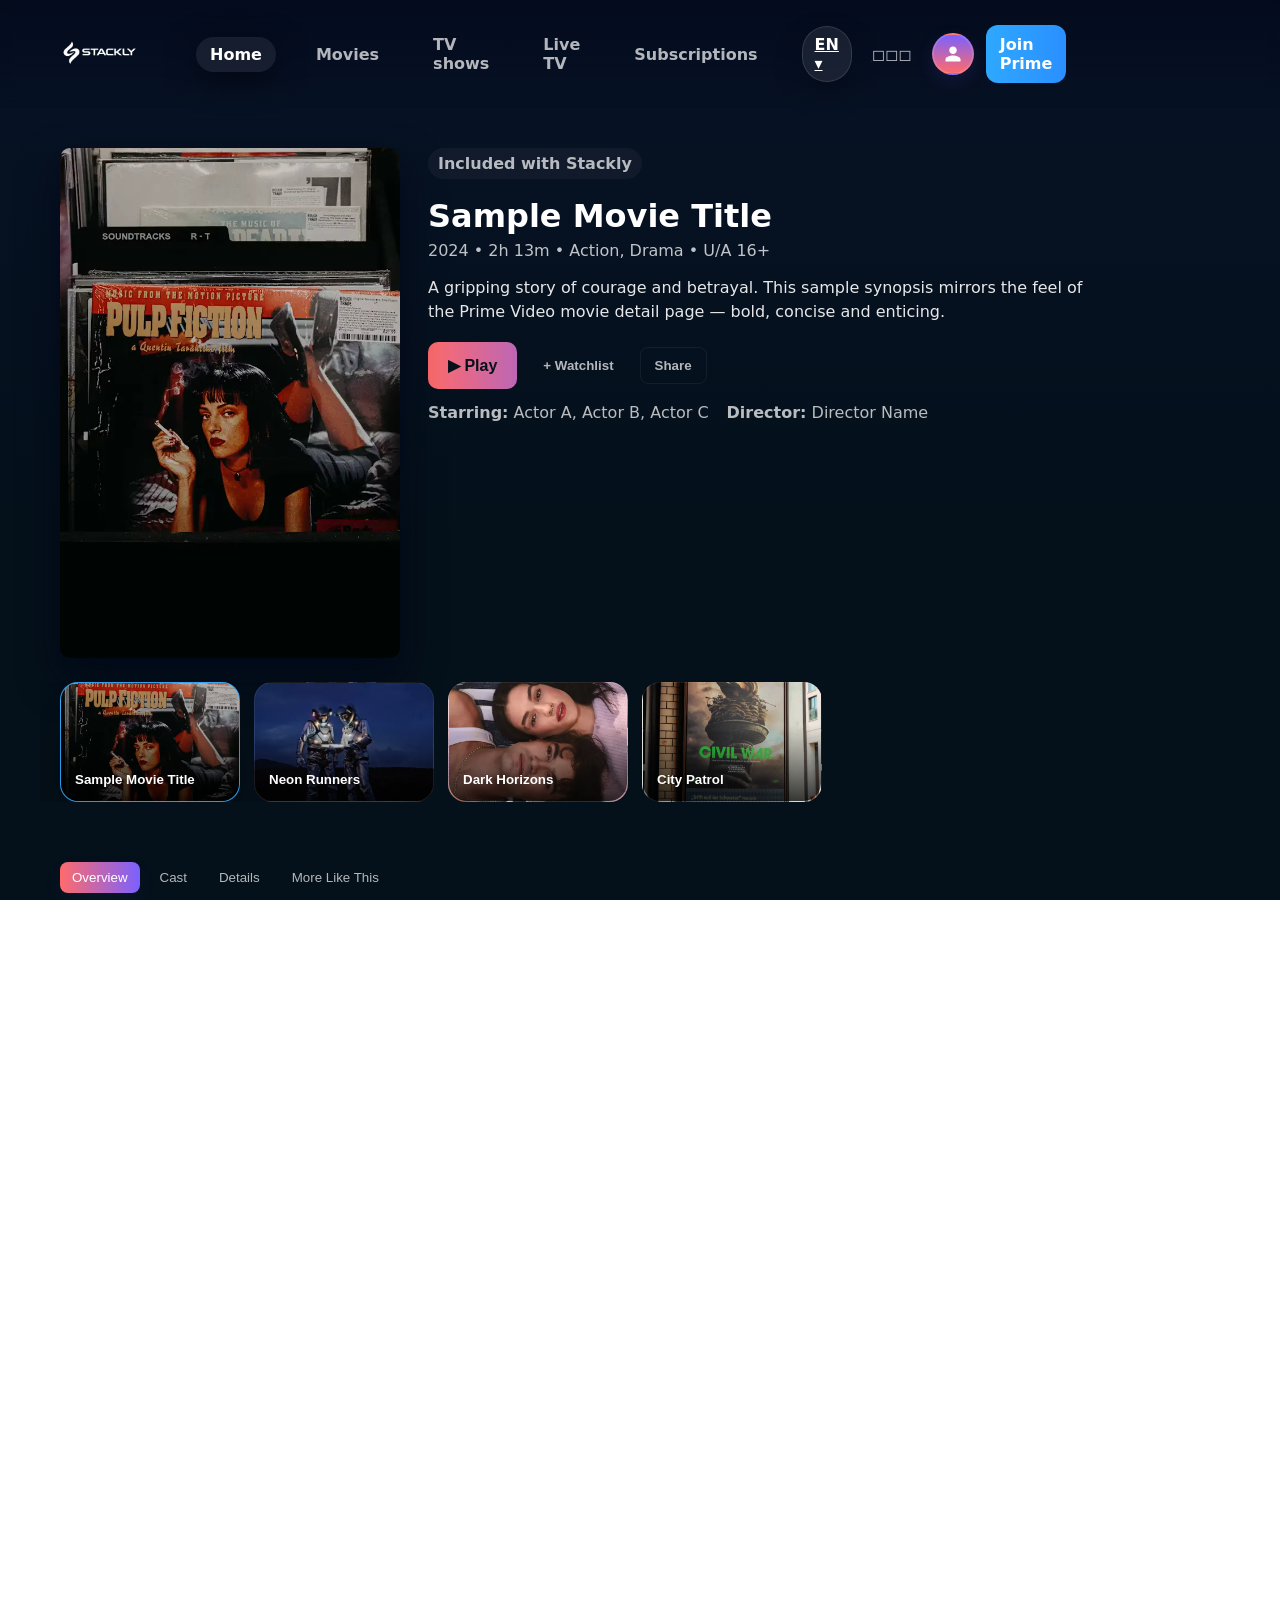
==== commit f84ed3d7: "bugs" ====
--- a/index.html
+++ b/index.html
@@ -134,7 +134,7 @@
 						<div class="cast-list">
 						<div class="cast-thumb"><img src="ott2.webp" alt="Actor"><span>Actor A</span></div>
 						<div class="cast-thumb"><img src="ott3.webp" alt="Actor"><span>Actor B</span></div>
-						<div class="cast-thumb"><img src="ott4.webp" alt="Actor"><span>Actor C</span></div>
+						<div class="cast-thumb"><img src="ott2.webp" alt="Actor"><span>Actor C</span></div>
 						<div class="cast-thumb"><img src="ott5.webp" alt="Actor"><span>Actor D</span></div>
 						</div>
 					</div>
@@ -229,7 +229,7 @@
 						</article>
 
 						<article class="card large">
-							<img src="section7.webp" alt="Thriller" />
+							<img src="section8.webp" alt="Thriller" />
 							<div class="card-info">
 								<h3>Edge of Night</h3>
 								<p class="card-meta">Thriller · suspense · binge-worthy</p>
@@ -272,7 +272,7 @@
 					<h3>Top 10 TV shows in India</h3>
 				</div>
 				<div class="row-scroller top10" data-scroller>
-					<div class="tv-card" style="background-image:url('section1.webp')">
+					<div class="tv-card" style="background-image:url('section9.webp')">
 						<span class="card-number">1</span>
 						<span class="card-badge">NEW SERIES</span>
 						<span class="card-logo">prime</span>
@@ -294,7 +294,7 @@
 							<div class="card-cta"><button class="btn primary play">▶ Play</button><button class="btn">+ Watchlist</button></div>
 						</div>
 					</div>
-						<div class="tv-card" style="background-image:url('section3.webp')">
+						<div class="tv-card" style="background-image:url('section2.webp')">
 						<span class="card-number">3</span>
 						<span class="card-badge">NEW EPISODE</span>
 						<span class="card-logo">prime</span>
@@ -337,7 +337,7 @@
 					<button class="btn ghost small">See more</button>
 				</div>
 				<div class="row-scroller" data-scroller>
-					<div class="tv-card" style="background-image:url('section6.webp')">
+					<div class="tv-card" style="background-image:url('section1.webp')">
 						<span class="card-badge">TOP 10</span>
 						<span class="card-logo">prime</span>
 						<div class="card-details">
@@ -347,7 +347,7 @@
 							<div class="card-cta"><button class="btn primary play">▶ Play</button><button class="btn">+ Watchlist</button></div>
 						</div>
 					</div>
-						<div class="tv-card" style="background-image:url('section7.webp')">
+						<div class="tv-card" style="background-image:url('section8.webp')">
 						<span class="card-badge">TRENDING</span>
 						<span class="card-logo">prime</span>
 						<div class="card-details">
@@ -427,7 +427,7 @@
 							<div class="card-cta"><button class="btn primary play">▶ Play</button><button class="btn">+ Watchlist</button></div>
 						</div>
 					</div>
-					<div class="tv-card" style="background-image:url('section7.webp')">
+					<div class="tv-card" style="background-image:url('section8.webp')">
 						<span class="card-badge">TRENDING</span>
 						<span class="card-logo">prime</span>
 						<div class="card-details">
@@ -471,7 +471,7 @@
 									<button class="thumb-action">▶ Play</button>
 								</div>
 							</div>
-							<div class="thumb" style="background-image:url('section7.webp')">
+						<div class="thumb" style="background-image:url('section8.webp')">
 								<div class="thumb-overlay">
 									<div>
 										<h4 class="thumb-title">Hidden Truths</h4>
@@ -525,7 +525,7 @@
 									<button class="thumb-action">▶ Play</button>
 								</div>
 							</div>
-						<div class="thumb" style="background-image:url('section1.webp')">
+						<div class="thumb" style="background-image:url('section9.webp')">
 								<div class="thumb-overlay">
 									<div>
 										<h4 class="thumb-title">Breaking Point</h4>
@@ -541,7 +541,7 @@
 									<button class="thumb-action">▶ Play</button>
 								</div>
 							</div>
-						<div class="thumb" style="background-image:url('section3.webp')">
+						<div class="thumb" style="background-image:url('section2.webp')">
 								<div class="thumb-overlay">
 									<div>
 										<h4 class="thumb-title">Broken Hour</h4>
@@ -590,7 +590,7 @@
 		<section class="section container more-like">
 			<h2 class="section-title">More Like This</h2>
 			<div class="more-grid big-grid">
-				<div class="more-item" style="background-image:url('section1.webp')">
+				<div class="more-item" style="background-image:url('section9.webp')">
 					<div class="item-overlay">
 						<div>
 							<div class="item-label">Recommended</div>
@@ -608,7 +608,7 @@
 						<button class="item-action">▶ Play</button>
 					</div>
 				</div>
-				<div class="more-item" style="background-image:url('section3.webp')">
+				<div class="more-item" style="background-image:url('section2.webp')">
 					<div class="item-overlay">
 						<div>
 							<div class="item-label">New Release</div>
@@ -643,10 +643,10 @@
 				<div class="footer-col explore">
 					<h4>Explore</h4>
 					<ul>
-						<li><a href="#">Home</a></li>
-						<li><a href="#">Movies</a></li>
-						<li><a href="#">Series</a></li>
-						<li><a href="#">Kids</a></li>
+						<li><a href="#featured">Home</a></li>
+						<li><a href="#collections">Movies</a></li>
+						<li><a href="#genres">Series</a></li>
+						<li><a href="#genres">Kids</a></li>
 					</ul>
 				</div>
 				<div class="footer-col support">
@@ -672,9 +672,18 @@
 						<button class="btn primary" type="submit">Subscribe</button>
 					</form>
 					<div class="socials">
-						<a href="404.html" class="social" aria-label="Twitter">Twitter</a>
-						<a href="404.html" class="social" aria-label="Instagram">Instagram</a>
-						<a href="404.html" class="social" aria-label="Facebook">Facebook</a>
+						<a href="404.html" class="social social-facebook" aria-label="Facebook">
+							<span class="social-icon" aria-hidden="true"><svg viewBox="0 0 24 24" xmlns="http://www.w3.org/2000/svg"><path fill="currentColor" d="M15.12 2H9.88C7.56 2 6 3.68 6 6.5V9H3v4h3v9h5v-9h3.18l.32-4H14V6.5c0-.7.22-1.17 1.16-1.17H17V2h-1.88z"/></svg></span>
+						</a>
+						<a href="404.html" class="social social-x" aria-label="X">
+							<span class="social-icon" aria-hidden="true"><svg viewBox="0 0 24 24" xmlns="http://www.w3.org/2000/svg"><path fill="none" stroke="currentColor" stroke-width="2" stroke-linecap="round" d="M7 7l10 10M17 7L7 17"/></svg></span>
+						</a>
+						<a href="404.html" class="social social-linkedin" aria-label="LinkedIn">
+							<span class="social-icon" aria-hidden="true"><svg viewBox="0 0 24 24" xmlns="http://www.w3.org/2000/svg"><path fill="currentColor" d="M6.94 8.5H4.5V20h2.44V8.5zM5.72 6.5a1.2 1.2 0 1 1 0-2.4 1.2 1.2 0 0 1 0 2.4zm4.5 1.5h3v1.5h.1c.4-.7 1.4-1.5 2.8-1.5 3 0 3.5 2 3.5 4.6V20h-3v-4.4c0-1.1 0-2.6-1.6-2.6-1.6 0-1.9 1.3-1.9 2.5V20h-3V9z"/></svg></span>
+						</a>
+						<a href="404.html" class="social social-instagram" aria-label="Instagram">
+							<span class="social-icon" aria-hidden="true"><svg viewBox="0 0 24 24" xmlns="http://www.w3.org/2000/svg"><path fill="none" stroke="currentColor" stroke-width="1.8" d="M7 2h10a5 5 0 0 1 5 5v10a5 5 0 0 1-5 5H7a5 5 0 0 1-5-5V7a5 5 0 0 1 5-5z"/><circle cx="12" cy="12" r="3.5" fill="none" stroke="currentColor" stroke-width="1.8"/><circle cx="17.5" cy="6.5" r="1.2" fill="currentColor"/></svg></span>
+						</a>
 					</div>
 				</div>
 			</div>
--- a/style.css
+++ b/style.css
@@ -78,13 +78,6 @@
 /* sticky header condensed state */
 .site-header.condensed{background:linear-gradient(180deg,rgba(2,6,23,0.9),rgba(2,6,23,0.6));box-shadow:0 6px 18px rgba(0,0,0,0.5)}
 
-@media (max-width:900px){
-	.movie-hero-inner{flex-direction:column;align-items:flex-start}
-	.poster{width:100%;height:420px}
-	.meta{width:100%}
-	.movie-hero{padding:20px 0 40px 0}
-}
-
 /* Prime-style navbar tweaks */
 .nav-left{display:flex;align-items:center;gap:20px}
 .prime-logo{display:inline-flex;align-items:center;text-decoration:none;padding-right:6px}
@@ -98,7 +91,8 @@
 .footer-logo-text strong{font-weight:900;color:#fff;-webkit-text-fill-color:#fff;text-shadow:none}
 .icon-btn{background:transparent;border:0;color:var(--muted);font-size:16px;padding:8px;border-radius:8px;cursor:pointer}
 .icon-btn:hover{background:rgba(255,255,255,0.03)}
-.lang{color:var(--muted);font-weight:700}
+.lang{color:#fff;font-weight:800;padding:8px 12px;border-radius:999px;background:rgba(255,255,255,0.08);border:1px solid rgba(255,255,255,0.12);box-shadow:0 12px 30px rgba(0,0,0,0.22);transition:transform .18s ease,background .18s ease,box-shadow .18s ease}
+.lang:hover{background:rgba(255,255,255,0.14);transform:translateY(-1px)}
 .join-btn{background:linear-gradient(90deg,#2ea8ff,#2a8fff);color:#fff;padding:10px 14px;border-radius:12px;font-weight:800;text-decoration:none}
 .join-btn:hover{filter:brightness(1.03);transform:translateY(-2px)}
 
@@ -110,33 +104,6 @@
 .mobile-menu-group a{display:block;padding:12px 14px;border-radius:12px;color:#fff;text-decoration:none;font-weight:700;background:rgba(255,255,255,0.03);transition:background .18s ease}
 .mobile-menu-group a:hover{background:rgba(255,255,255,0.08)}
 .mobile-join{width:100%;text-align:center}
-
-@media (max-width:900px){
-	.nav-inner{gap:8px;align-items:flex-start;flex-wrap:wrap;justify-content:space-between}
-	.nav-left{flex:0 1 auto;justify-content:flex-start;min-width:0}
-	.main-nav{display:none}
-	.nav-right{flex:0 0 auto;justify-content:flex-end;align-items:center;gap:8px;flex-wrap:nowrap;min-width:0}
-	.nav-right > .lang,
-	.nav-right > .icon-btn,
-	.nav-right > .profile-menu,
-	.nav-right > .join-btn {display:none}
-	.hamburger{display:inline-flex !important}
-	.mobile-menu-panel{order:1;flex:1 1 100%;width:100%;margin-top:12px;z-index:45}
-	.mobile-menu-panel.open{display:flex}
-	.carousel-track .card{min-width:88%;flex-basis:88%}
-	.card.large img{height:260px}
-	.thumb{width:120px;height:180px}
-	.spotlight-inner{flex-direction:column}
-	.spot-media{flex:none;width:100%;height:240px;margin-bottom:20px;min-width:100%;background-color:rgba(123,97,255,0.25) !important;opacity:0.85}
-	.spot-text{flex:none;width:100%}
-	.more-grid.big-grid{grid-template-columns:repeat(2,1fr);max-width:100%;gap:16px}
-}
-
-@media (max-width:520px){
-  .prime-logo img{height:60px;max-width:160px}
-  .nav-right{justify-content:flex-end;gap:8px}
-  .hamburger{font-size:24px;padding:8px;min-width:48px;min-height:48px}
-}
 
 /* modal for demo play */
 .video-modal{position:fixed;inset:0;background:rgba(0,0,0,0.75);display:flex;align-items:center;justify-content:center;z-index:80;opacity:0;pointer-events:none;transition:opacity .18s ease}
@@ -229,8 +196,6 @@
 .card-details .card-desc{font-size:13px;color:rgba(255,255,255,0.86);line-height:1.4;margin:0 0 10px}
 .card-details .card-cta{display:flex;gap:8px}
 .card-cta .btn{padding:8px 12px;border-radius:10px}
-@media (max-width:900px){.tv-card{width:200px;min-width:200px;height:128px}.row-scroller.top10 .tv-card{width:180px;min-width:180px}.row-scroller .thumb.large{width:180px;height:280px}} 
-
 .more-grid{display:grid;grid-template-columns:repeat(auto-fit,minmax(170px,1fr));gap:18px;align-items:start}
 .more-grid .more-item{min-height:0}
 .more-grid.big-grid{max-width:100%;grid-template-columns:repeat(auto-fit,minmax(170px,1fr));gap:18px;align-items:start}
@@ -263,7 +228,6 @@
 .preview-ctas{display:flex;gap:10px;margin-top:12px}
 .preview-close{position:absolute;right:8px;top:8px;background:transparent;border:0;color:rgba(255,255,255,0.8);font-size:18px;padding:8px;border-radius:6px;cursor:pointer}
 
-@media (max-width:900px){.preview-panel{left:18px;width:84vw;max-width:none}.preview-poster{display:none}}
 
 /* tabs */
 .movie-tabs{margin-top:20px;padding-bottom:20px}
@@ -292,7 +256,6 @@
 .scroller-nav .nav-left{left:8px}
 .scroller-nav .nav-right{right:8px}
 
-@media (max-width:900px){.scroller-nav{display:none}}
 
 .rows .row{margin-bottom:28px}
 .row-title{margin:6px 0 12px}
@@ -337,14 +300,10 @@
 .poster, .thumb, .card{transform-style:preserve-3d;will-change:transform}
 
 /* small screen tweaks */
-@media (max-width:480px){
-	.search-wrap{display:none}
-	.actions .avatar{display:none}
-	.movie-title{font-size:20px}
-}
 
 .genre-grid{display:grid;grid-template-columns:repeat(auto-fit,minmax(120px,1fr));gap:12px}
-.genre{display:block;padding:18px;border-radius:12px;background:linear-gradient(180deg,rgba(255,255,255,0.02),transparent);text-align:center;color:var(--muted);text-decoration:none;font-weight:700}
+.genre{display:block;padding:18px;border-radius:12px;background:linear-gradient(180deg,rgba(255,255,255,0.02),transparent);text-align:center;color:var(--muted);text-decoration:none;font-weight:700;transition:transform .2s ease,box-shadow .2s ease,background .2s ease,color .2s ease}
+.genre:hover{color:#fff;background:linear-gradient(135deg,var(--accent),var(--accent-2));box-shadow:0 18px 40px rgba(123,97,255,0.22);transform:translateY(-4px)}
 
 .spotlight{background:linear-gradient(90deg,rgba(123,97,255,0.04),transparent);border-top:1px solid rgba(255,255,255,0.02)}
 .spotlight-inner{display:flex;gap:20px;align-items:center;padding:40px 0}
@@ -366,9 +325,14 @@
 .footer-grid a:hover{color:var(--accent-2);transform:translateY(-3px)}
 .newsletter form{display:flex;gap:8px;margin-top:8px}
 .newsletter input{flex:1;padding:10px;border-radius:8px;border:1px solid rgba(255,255,255,0.06);background:rgba(255,255,255,0.02);color:#fff}
-.socials{margin-top:12px;display:flex;gap:8px}
-.social{padding:8px 10px;border-radius:8px;background:rgba(255,255,255,0.02);color:var(--muted);text-decoration:none}
-.social:hover{transform:translateY(-4px);background:linear-gradient(90deg,var(--accent-2),var(--accent))}
+.socials{margin-top:12px;display:flex;gap:12px;flex-wrap:wrap}
+.social{display:inline-flex;align-items:center;justify-content:center;width:44px;height:44px;border-radius:50%;background:linear-gradient(135deg,var(--accent),var(--accent-2));color:#fff;text-decoration:none;transition:transform .18s ease,box-shadow .18s ease,background .18s ease}
+.social:hover{transform:translateY(-3px);box-shadow:0 18px 40px rgba(123,97,255,0.28);background:linear-gradient(135deg,#ff8888,#8d76ff)}
+.social-icon{display:inline-flex;align-items:center;justify-content:center;width:100%;height:100%;color:#fff}
+.social-facebook{background:linear-gradient(135deg,var(--accent),var(--accent-2))}
+.social-x{background:linear-gradient(135deg,var(--accent),var(--accent-2))}
+.social-linkedin{background:linear-gradient(135deg,var(--accent),var(--accent-2))}
+.social-instagram{background:linear-gradient(135deg,var(--accent),var(--accent-2))}
 .footer-bottom{display:flex;justify-content:space-between;align-items:center;border-top:1px solid rgba(255,255,255,0.03);padding:12px 0;margin-top:12px;color:var(--muted)}
 
 /* back-to-top */
@@ -376,15 +340,6 @@
 #back-to-top.show{opacity:1;pointer-events:auto;transform:translateY(0)}
 #back-to-top:active{transform:translateY(2px)}
 
-/* small responsive footer */
-@media (max-width:900px){
-	.footer-grid{grid-template-columns:1fr 1fr;grid-auto-rows:auto}
-}
-@media (max-width:520px){
-	.footer-grid{grid-template-columns:1fr;gap:12px}
-	#back-to-top{right:12px;bottom:12px}
-}
-
 /* subtle animations */
 .fade-in, .hero-card-row, .movie-hero .poster, .movie-hero .meta, .actions-row, .info-row, .spot-media, .spot-text, .spot-tag, .spot-highlights, .cta-row{opacity:0;transform:translateY(18px);transition:opacity .6s ease,transform .6s ease}
 .visible{opacity:1;transform:none}
@@ -393,11 +348,6 @@
 /* small helpers */
 .muted{color:var(--muted);text-decoration:none}
 .cta{padding:12px 18px}
-
-/* containment to avoid horizontal overflow only on small screens */
-@media (max-width:900px){
-	body, .container, .nav-inner, .row-scroller, .carousel-track{max-width:100vw;overflow-x:hidden}
-}
 
 /* Mega menu (hover dropdown) */
 .main-nav{position:relative}
@@ -412,6 +362,50 @@
 .mega-menu .mega-right{border-left:1px solid rgba(255,255,255,0.06);padding-left:28px}
 
 @media (max-width:900px){
-	.mega-menu{display:none}
-}
-
+  .nav-inner{gap:10px;align-items:flex-start;flex-wrap:wrap;justify-content:space-between}
+  .nav-left{flex:1 1 100%;justify-content:space-between;min-width:0}
+  .main-nav{display:none}
+  .nav-right{width:100%;display:flex;justify-content:flex-end;align-items:center;gap:8px;flex-wrap:nowrap;min-width:0}
+  .nav-right > .lang,
+  .nav-right > .icon-btn,
+  .nav-right > .profile-menu,
+  .nav-right > .join-btn{display:none}
+  .hamburger{display:inline-flex !important}
+  .mobile-menu-panel{order:1;flex:1 1 100%;width:100%;margin-top:12px;z-index:45}
+  .mobile-menu-panel.open{display:flex}
+  .movie-hero-inner{flex-direction:column;align-items:flex-start}
+  .poster{width:100%;height:420px}
+  .meta{width:100%}
+  .movie-hero{padding:24px 0 36px}
+  .hero-card-row{padding:0 16px}
+  .hero-card{min-width:170px;height:100px}
+  .carousel-track .card{min-width:88%;flex:0 0 88%}
+  .card.large img{height:260px}
+  .row-scroller .thumb.large{width:180px;height:280px}
+  .tv-card{width:200px;min-width:200px;height:128px}
+  .row-scroller.top10 .tv-card{width:180px;min-width:180px}
+  .spotlight-inner{flex-direction:column}
+  .spot-media{flex:none;width:100%;height:240px;margin-bottom:20px;min-width:100%}
+  .spot-text{width:100%}
+  .more-grid.big-grid{grid-template-columns:repeat(2,1fr);gap:16px}
+  .preview-panel{left:18px;width:84vw;max-width:none}
+  .preview-poster{display:none}
+  .scroller-nav{display:none}
+  .footer-grid{grid-template-columns:1fr 1fr;grid-auto-rows:auto}
+  .mega-menu{display:none}
+  body, .container, .nav-inner, .row-scroller, .carousel-track{max-width:100vw;overflow-x:hidden}
+}
+
+@media (max-width:520px){
+  .prime-logo img{height:60px;max-width:160px}
+  .nav-right{justify-content:flex-end;gap:8px}
+  .hamburger{font-size:24px;padding:8px;min-width:48px;min-height:48px}
+  .footer-grid{grid-template-columns:1fr;gap:12px}
+  #back-to-top{right:12px;bottom:12px}
+}
+
+@media (max-width:480px){
+  .search-wrap{display:none}
+  .movie-title{font-size:20px}
+}
+
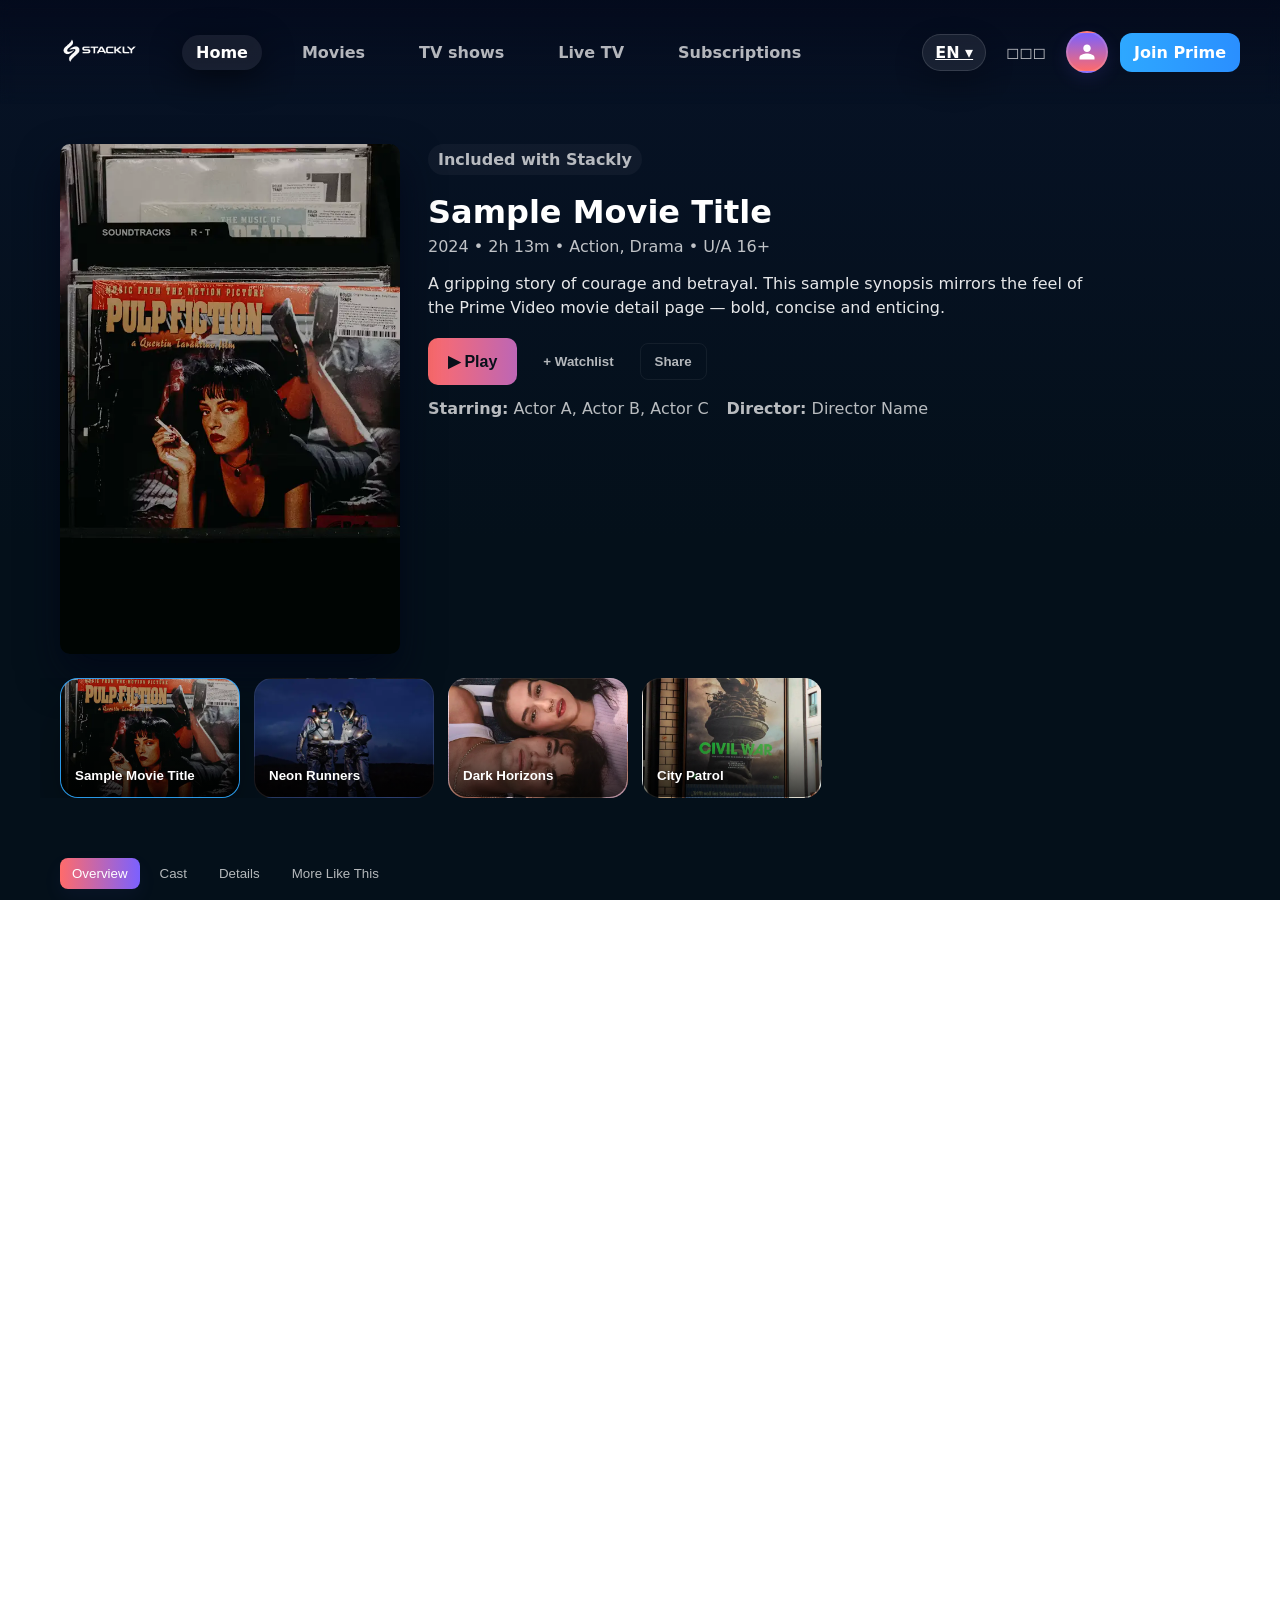
==== commit 621f885c: "bugs" ====
--- a/index.html
+++ b/index.html
@@ -12,7 +12,7 @@
 			<div class="nav-inner container">
 				<div class="nav-left">
 					<a class="prime-logo" href="#featured">
-						<img src="logo (1).webp" alt="Stackly logo" />
+					<img src="logo.webp" alt="Stackly logo" />
 					</a>
 					<nav class="main-nav">
 						<a href="#featured" class="active">Home</a>
@@ -635,6 +635,7 @@
 		<div class="container footer-grid">
 			<div class="footer-col about">
 				<div class="footer-logo">
+						<img src="logo.webp" alt="Stackly logo" style="height:60px;width:auto;margin-bottom:14px;" />
 						<span class="footer-logo-text">Stackly <strong>Movie</strong></span>
 					</div>
 					<h4>About Stackly</h4>
@@ -730,6 +731,22 @@
 			</div>
 		</div>
 
+		<div class="preview-panel" id="preview-panel" aria-hidden="true">
+			<div class="preview-inner">
+				<div class="preview-poster"></div>
+				<div class="preview-info">
+					<button class="preview-close" aria-label="Close preview">✕</button>
+					<h3 class="preview-title"></h3>
+					<div class="preview-meta"></div>
+					<p class="preview-desc"></p>
+					<div class="preview-ctas">
+						<button class="btn primary play">▶ Play</button>
+						<button class="btn">+ Watchlist</button>
+					</div>
+				</div>
+			</div>
+		</div>
+
 		<script src="script.js"></script>
 	</body>
 </html>
--- a/style.css
+++ b/style.css
@@ -19,7 +19,7 @@
 }
 .container{max-width:var(--container);margin:0 auto;padding:0 20px}
 .site-header{backdrop-filter:blur(6px);position:sticky;top:0;z-index:40;background:linear-gradient(180deg,rgba(2,6,23,0.6),transparent)}
-.nav-inner{display:flex;align-items:center;gap:20px;justify-content:space-between;padding:14px 0}
+.nav-inner{display:flex;align-items:center;justify-content:space-between;padding:12px 0;gap:16px}
 .brand{font-weight:700;color:var(--accent-2);font-size:20px;text-decoration:none;transition:transform .22s cubic-bezier(.2,.9,.2,1),text-shadow .22s ease}
 .brand:hover{transform:translateY(-3px) scale(1.03);text-shadow:0 10px 30px rgba(123,97,255,0.14)}
 .main-nav a{color:var(--muted);text-decoration:none;margin:0 10px;font-weight:600;position:relative;padding:6px 4px;transition:color .18s ease,transform .18s ease}
@@ -79,13 +79,13 @@
 .site-header.condensed{background:linear-gradient(180deg,rgba(2,6,23,0.9),rgba(2,6,23,0.6));box-shadow:0 6px 18px rgba(0,0,0,0.5)}
 
 /* Prime-style navbar tweaks */
-.nav-left{display:flex;align-items:center;gap:20px}
-.prime-logo{display:inline-flex;align-items:center;text-decoration:none;padding-right:6px}
-.prime-logo img{height:80px;max-width:220px;width:auto;display:block}
+.nav-left{display:flex;align-items:center;gap:12px;flex:0 0 auto}
+.prime-logo{display:inline-flex;align-items:center;justify-content:center;text-decoration:none;padding:0}
+.prime-logo img{height:80px;max-width:250px;width:auto;display:block;object-fit:contain}
 .main-nav{display:flex;align-items:center;gap:6px;position:relative;z-index:50}
 .main-nav a{padding:8px 14px;border-radius:999px;background:transparent;color:var(--muted);font-weight:700;position:relative}
 .main-nav a.active{background:rgba(255,255,255,0.08);color:#fff;box-shadow:0 8px 30px rgba(0,0,0,0.5);backdrop-filter:blur(6px)}
-.nav-right{display:flex;align-items:center;gap:12px}
+.nav-right{display:flex;align-items:center;gap:12px;flex:1 0 auto;justify-content:flex-end}
 .footer-logo img{height:40px;width:auto;display:block;margin-bottom:14px}
 .footer-logo-text{display:block;font-size:1.5rem;font-weight:900;line-height:1.1;margin-bottom:14px;background:linear-gradient(90deg,var(--accent),var(--accent-2));-webkit-background-clip:text;color:transparent;text-shadow:0 1px 2px rgba(0,0,0,0.25)}
 .footer-logo-text strong{font-weight:900;color:#fff;-webkit-text-fill-color:#fff;text-shadow:none}
@@ -96,12 +96,12 @@
 .join-btn{background:linear-gradient(90deg,#2ea8ff,#2a8fff);color:#fff;padding:10px 14px;border-radius:12px;font-weight:800;text-decoration:none}
 .join-btn:hover{filter:brightness(1.03);transform:translateY(-2px)}
 
-.hamburger{display:none;background:rgba(255,255,255,0.06);border:0;color:#fff;font-size:28px;padding:10px 12px;border-radius:12px;cursor:pointer;align-items:center;justify-content:center;transition:background .18s ease,transform .18s ease}
+.hamburger{display:none;background:rgba(255,255,255,0.06);border:0;color:#fff;font-size:24px;padding:8px 10px;border-radius:10px;cursor:pointer;align-items:center;justify-content:center;transition:background .18s ease,transform .18s ease;min-width:40px;min-height:40px}
 .hamburger:hover{background:rgba(255,255,255,0.12)}
-.mobile-menu-panel{display:flex;flex-direction:column;gap:14px;padding:18px 20px;background:rgba(3,12,28,0.98);border-top:1px solid rgba(255,255,255,0.08);box-shadow:0 18px 40px rgba(0,0,0,0.25);width:100%;max-height:0;overflow:hidden;visibility:hidden;opacity:0;transform:translateY(-14px);pointer-events:none;transition:opacity .28s ease,transform .28s ease,max-height .28s ease,visibility .28s ease;will-change:opacity,transform,max-height;}
-.mobile-menu-panel.open{display:flex;visibility:visible;opacity:1;transform:translateY(0);pointer-events:auto;max-height:calc(100vh - 90px);overflow-y:auto;-webkit-overflow-scrolling:touch;}
+.mobile-menu-panel{display:none;flex-direction:column;gap:12px;padding:16px 20px;background:rgba(3,12,28,0.98);border-top:1px solid rgba(255,255,255,0.08);box-shadow:0 18px 40px rgba(0,0,0,0.25);width:100%;max-height:0;overflow:hidden;visibility:hidden;opacity:0;transform:translateY(-14px);pointer-events:none;transition:opacity .28s ease,transform .28s ease,max-height .28s ease,visibility .28s ease;will-change:opacity,transform,max-height;}
+.mobile-menu-panel.open{display:flex;visibility:visible;opacity:1;transform:translateY(0);pointer-events:auto;max-height:calc(100vh - 100px);overflow-y:auto;-webkit-overflow-scrolling:touch;}
 .mobile-menu-group{display:flex;flex-direction:column;gap:10px}
-.mobile-menu-group a{display:block;padding:12px 14px;border-radius:12px;color:#fff;text-decoration:none;font-weight:700;background:rgba(255,255,255,0.03);transition:background .18s ease}
+.mobile-menu-group a{display:block;padding:10px 14px;border-radius:10px;color:#fff;text-decoration:none;font-weight:600;background:rgba(255,255,255,0.03);transition:background .18s ease}
 .mobile-menu-group a:hover{background:rgba(255,255,255,0.08)}
 .mobile-join{width:100%;text-align:center}
 
@@ -189,11 +189,28 @@
 .row-scroller.top10 .card-badge{font-size:10px;padding:5px 8px}
 /* card details (hidden until hover) */
 .tv-card .card-details{ /* keep in DOM for JS but hide visually and prevent selection */
-	display:none;visibility:hidden;pointer-events:none;user-select:none;
-}
-.card-details .card-title{font-size:18px;margin:0 0 6px}
-.card-details .card-meta{font-size:13px;color:rgba(255,255,255,0.75);margin-bottom:8px}
-.card-details .card-desc{font-size:13px;color:rgba(255,255,255,0.86);line-height:1.4;margin:0 0 10px}
+	position:absolute;
+	inset:0;
+	display:flex;
+	flex-direction:column;
+	justify-content:flex-end;
+	padding:16px;
+	gap:10px;
+	background:linear-gradient(180deg,transparent 40%,rgba(0,0,0,0.82) 100%);
+	opacity:0;
+	visibility:hidden;
+	pointer-events:none;
+	user-select:none;
+	transition:opacity .24s ease,transform .24s ease,visibility .24s ease;
+	transform:translateY(10px);
+	z-index:2;
+}
+.tv-card:hover .card-details{opacity:1;visibility:visible;pointer-events:auto;transform:translateY(0)}
+.card-details .card-title{font-size:18px;margin:0 0 6px;color:#fff}
+.card-details .card-meta{font-size:13px;color:rgba(255,255,255,0.85);margin-bottom:8px}
+.card-details .card-desc{font-size:13px;color:rgba(255,255,255,0.9);line-height:1.45;margin:0}
+.card-details .card-cta{display:flex;gap:8px;flex-wrap:wrap}
+.card-details .btn{font-size:12px;padding:8px 10px}
 .card-details .card-cta{display:flex;gap:8px}
 .card-cta .btn{padding:8px 12px;border-radius:10px}
 .more-grid{display:grid;grid-template-columns:repeat(auto-fit,minmax(170px,1fr));gap:18px;align-items:start}
@@ -362,16 +379,17 @@
 .mega-menu .mega-right{border-left:1px solid rgba(255,255,255,0.06);padding-left:28px}
 
 @media (max-width:900px){
-  .nav-inner{gap:10px;align-items:flex-start;flex-wrap:wrap;justify-content:space-between}
-  .nav-left{flex:1 1 100%;justify-content:space-between;min-width:0}
+  .nav-inner{padding:8px 0;gap:12px}
+  .prime-logo img{height:65px;max-width:180px}
+  .nav-left{flex:0 0 auto}
   .main-nav{display:none}
-  .nav-right{width:100%;display:flex;justify-content:flex-end;align-items:center;gap:8px;flex-wrap:nowrap;min-width:0}
+  .nav-right{flex:1 0 auto;justify-content:flex-end;gap:6px}
   .nav-right > .lang,
   .nav-right > .icon-btn,
   .nav-right > .profile-menu,
   .nav-right > .join-btn{display:none}
-  .hamburger{display:inline-flex !important}
-  .mobile-menu-panel{order:1;flex:1 1 100%;width:100%;margin-top:12px;z-index:45}
+  .hamburger{display:inline-flex}
+  .mobile-menu-panel{display:none}
   .mobile-menu-panel.open{display:flex}
   .movie-hero-inner{flex-direction:column;align-items:flex-start}
   .poster{width:100%;height:420px}
@@ -397,15 +415,32 @@
 }
 
 @media (max-width:520px){
+  .nav-inner{padding:8px 0;gap:12px}
   .prime-logo img{height:60px;max-width:160px}
-  .nav-right{justify-content:flex-end;gap:8px}
-  .hamburger{font-size:24px;padding:8px;min-width:48px;min-height:48px}
+  .hamburger{font-size:20px;padding:6px 8px;min-width:38px;min-height:38px}
   .footer-grid{grid-template-columns:1fr;gap:12px}
   #back-to-top{right:12px;bottom:12px}
+  .movie-hero{padding:16px 0 24px}
+  .meta{margin-top:0}
+  .section{padding:40px 0}
 }
 
 @media (max-width:480px){
   .search-wrap{display:none}
   .movie-title{font-size:20px}
-}
-
+  .nav-inner{padding:6px 0;gap:10px}
+  .prime-logo img{height:55px;max-width:140px}
+  .hamburger{font-size:18px;padding:5px 6px;min-width:34px;min-height:34px}
+  .movie-hero{padding:12px 0 20px}
+  .hero-card-row{margin:16px auto 0}
+  .section{padding:32px 0}
+}
+
+@media (max-width:360px){
+  .nav-inner{padding:6px 0;gap:8px}
+  .prime-logo img{height:50px;max-width:120px}
+  .hamburger{font-size:16px;padding:4px 5px;min-width:30px;min-height:30px}
+  .movie-hero{padding:8px 0 16px}
+  .hero-card-row{margin:12px auto 0}
+}
+
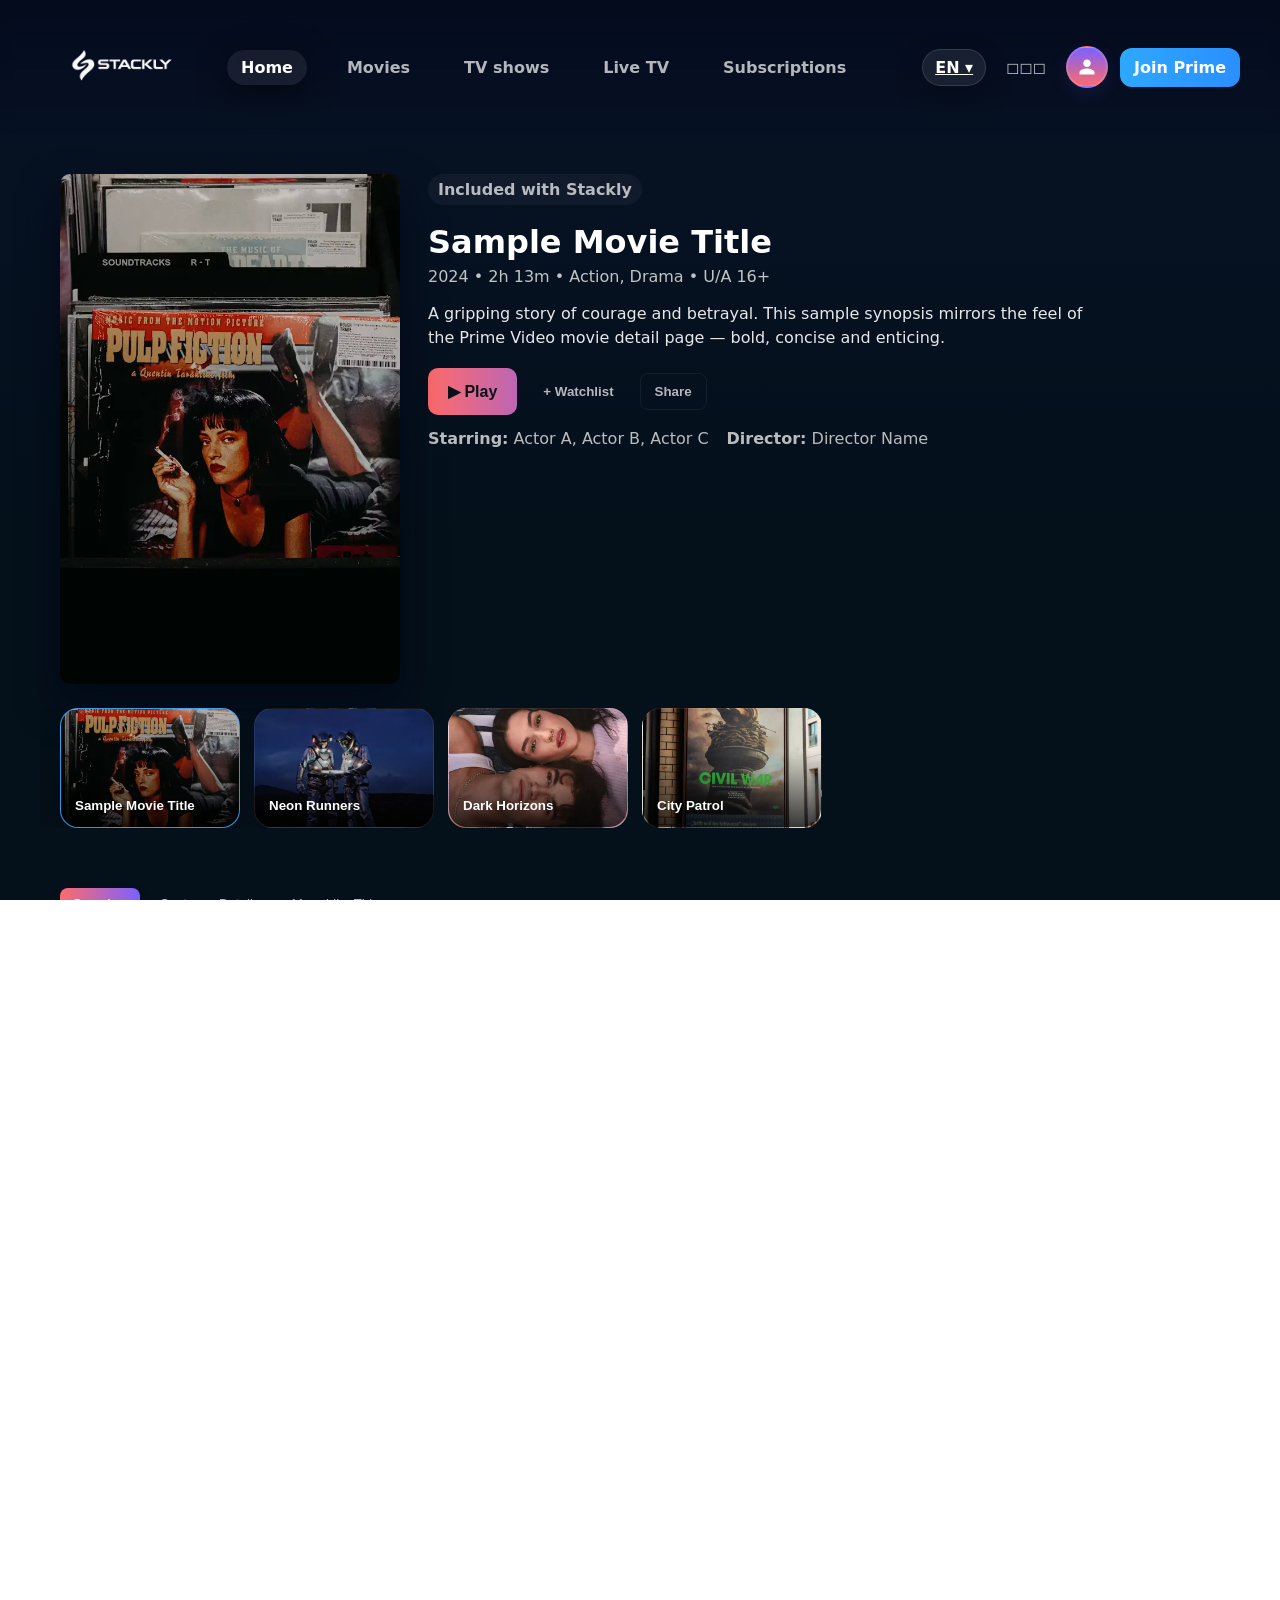
==== commit f576b3d1: "bugs" ====
--- a/index.html
+++ b/index.html
@@ -635,8 +635,7 @@
 		<div class="container footer-grid">
 			<div class="footer-col about">
 				<div class="footer-logo">
-						<img src="logo.webp" alt="Stackly logo" style="height:60px;width:auto;margin-bottom:14px;" />
-						<span class="footer-logo-text">Stackly <strong>Movie</strong></span>
+						<a href="#featured" class="footer-logo-text">Stackly <strong>Movie</strong></a>
 					</div>
 					<h4>About Stackly</h4>
 					<p>Stackly is your home for movies and series — curated picks, Originals and recommendations for every mood.</p>
--- a/style.css
+++ b/style.css
@@ -51,7 +51,7 @@
 .hero-content{position:relative;z-index:2;padding:80px 0;color:#fff}
 
 /* movie detail hero */
-.movie-hero{padding:40px 0}
+.movie-hero{padding:40px 0;scroll-margin-top:120px}
 .movie-hero-inner{display:flex;gap:28px;align-items:flex-start}
 .hero-card-row{display:flex;gap:14px;margin:24px auto 0;max-width:1200px;overflow-x:auto;padding:0 20px;scrollbar-width:none;opacity:0;transform:translateY(18px);transition:opacity .6s cubic-bezier(.2,.9,.2,1),transform .6s cubic-bezier(.2,.9,.2,1)}
 .hero-card-row::-webkit-scrollbar{display:none}
@@ -81,7 +81,7 @@
 /* Prime-style navbar tweaks */
 .nav-left{display:flex;align-items:center;gap:12px;flex:0 0 auto}
 .prime-logo{display:inline-flex;align-items:center;justify-content:center;text-decoration:none;padding:0}
-.prime-logo img{height:80px;max-width:250px;width:auto;display:block;object-fit:contain}
+.prime-logo img{height:110px;max-width:300px;width:auto;display:block;object-fit:contain}
 .main-nav{display:flex;align-items:center;gap:6px;position:relative;z-index:50}
 .main-nav a{padding:8px 14px;border-radius:999px;background:transparent;color:var(--muted);font-weight:700;position:relative}
 .main-nav a.active{background:rgba(255,255,255,0.08);color:#fff;box-shadow:0 8px 30px rgba(0,0,0,0.5);backdrop-filter:blur(6px)}
@@ -295,6 +295,13 @@
 .card-info{opacity:0;transform:translateY(8px);transition:opacity .38s ease,transform .38s ease}
 .card:hover .card-info{opacity:1;transform:none}
 
+/* Hide only titles and descriptions inside cards, keep buttons visible */
+.tv-card .card-details .card-title{display:none !important}
+.tv-card .card-details .card-meta{display:none !important}
+.tv-card .card-details .card-desc{display:none !important}
+.more-item .item-overlay > div:first-child{display:none !important}
+.thumb-overlay > div:first-child{display:none !important}
+
 /* thumbnail hover overlay & shine */
 .thumb{position:relative;overflow:hidden}
 .thumb::after{content:'';position:absolute;inset:0;background:linear-gradient(0deg,rgba(0,0,0,0.18),transparent);opacity:0;transition:opacity .28s ease}
